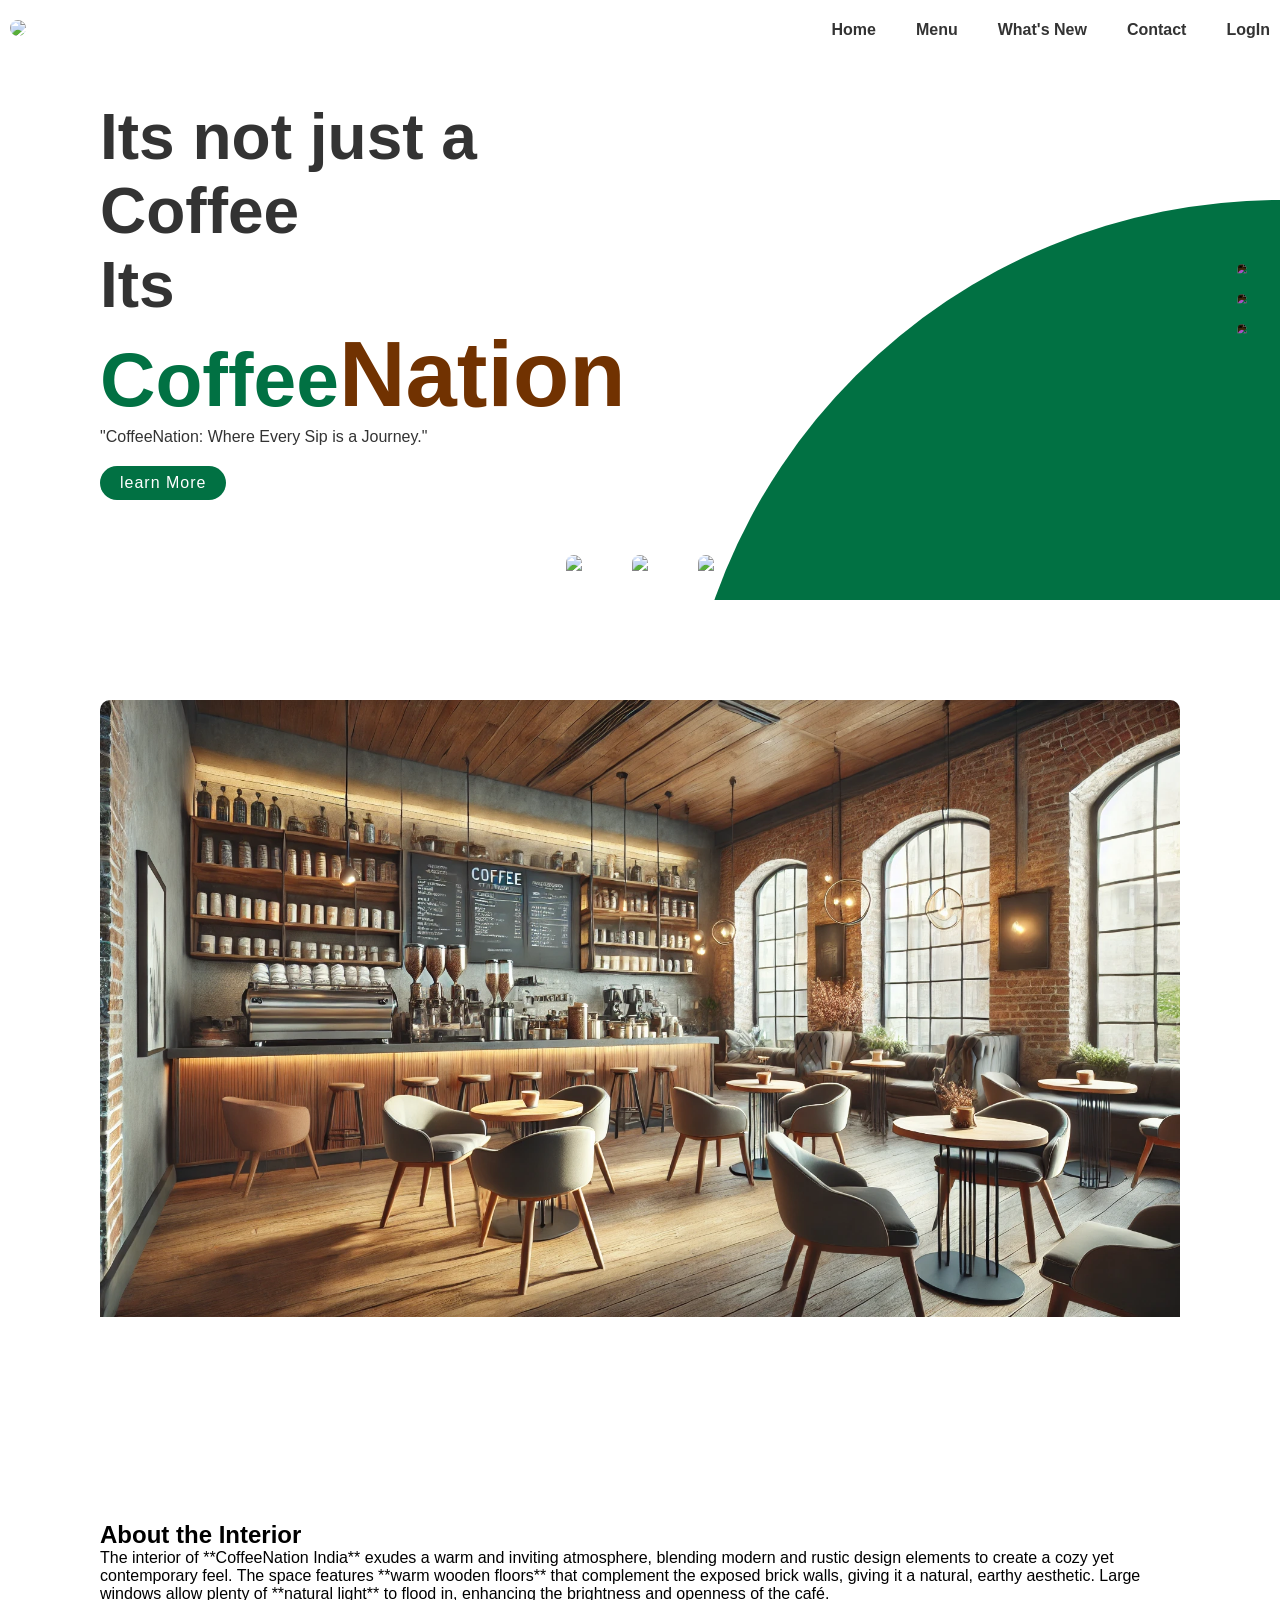
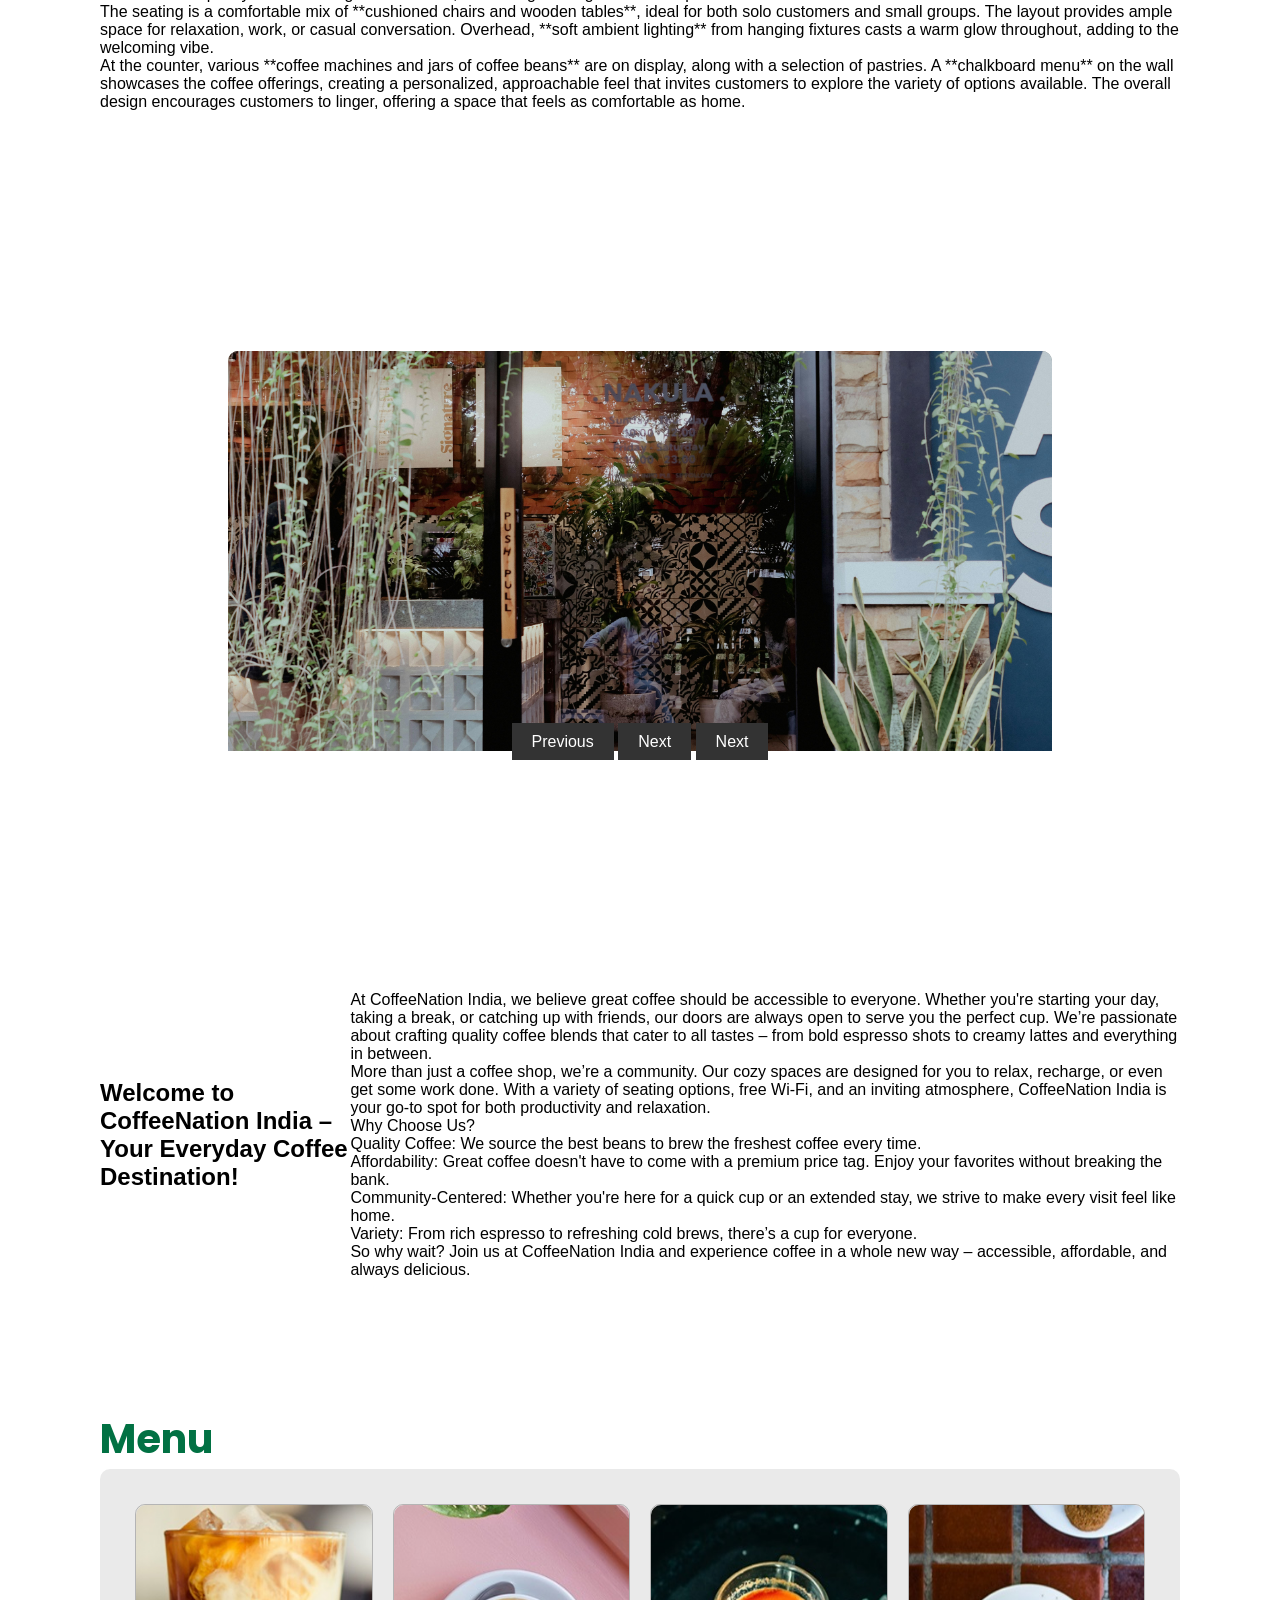
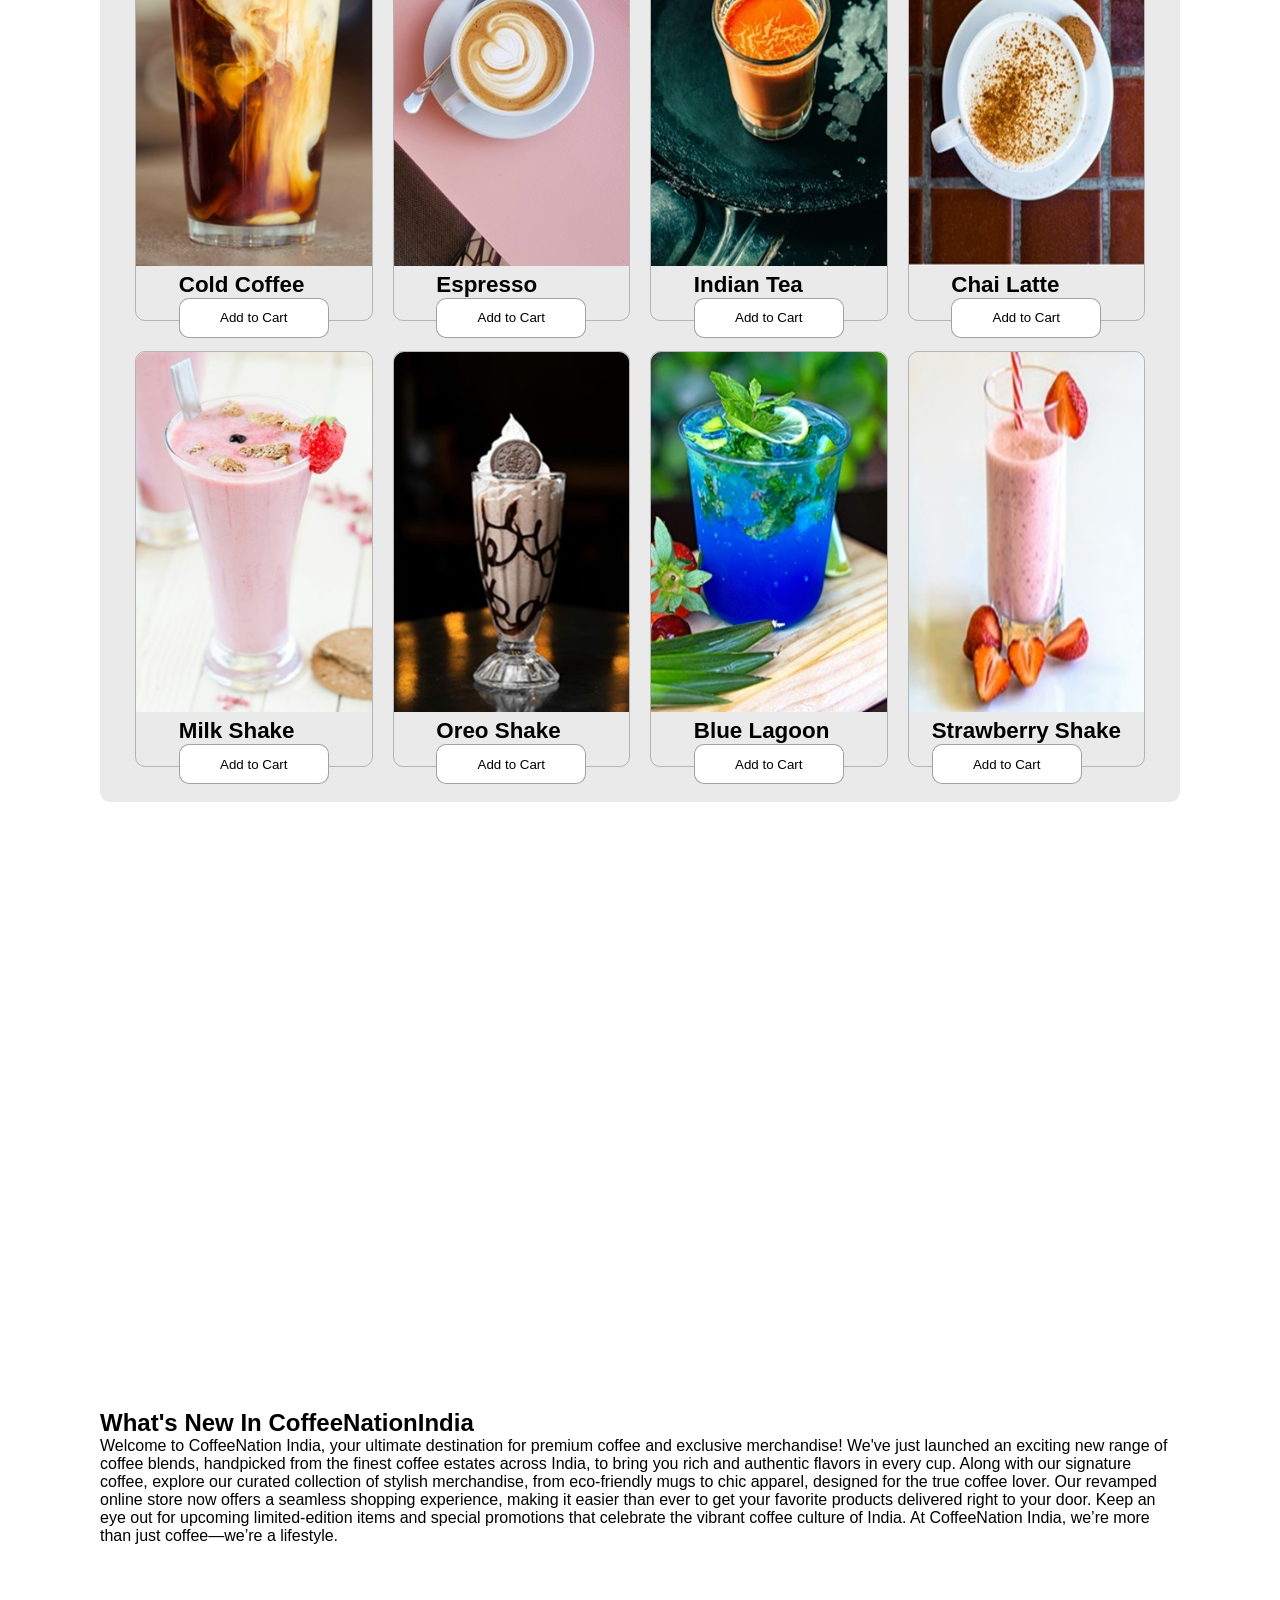
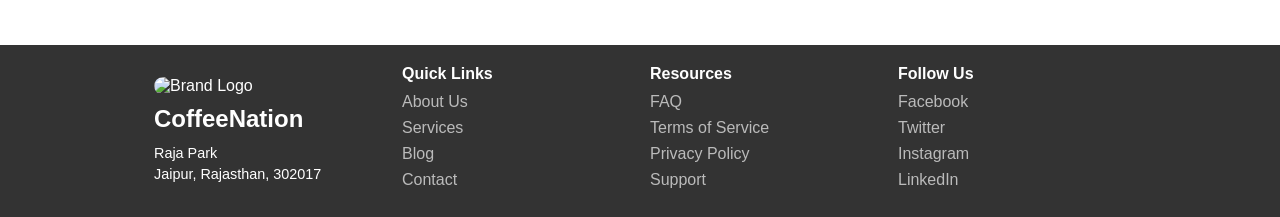
==== index.html @ c2240b5e "Initial commit: CoffeeNation web e-commerce platform with PHP authentication" ====
<!DOCTYPE html>
<html lang="en">
<head>
    <meta charset="UTF-8">
    <meta http-equiv="X-UA-Compatible" content="IE=edge">
    <meta name="viewport" content="width=device-width, initial-scale=1.0">
    <link rel="stylesheet" href="assests/css/style.css">
    <link rel="stylesheet" href="assests/css/style_menu.css">
    <link rel="stylesheet" href="assests/css/slideshow.css">
    <link rel="stylesheet" href="assests/css/section.css">
    
    <title>CoffeeNationIndia</title>
</head>
<body>
    <section>
        <div class="circle"></div>
        <header>
            <a href="#"><img src="https://pbs.twimg.com/profile_images/1456543407954751488/XUCYDukz_400x400.jpg" class="logo"></a>
            <ul>
                <li><a href="#slideshow">Home</a></li>
                <li><a href="#menu_section">Menu</a></li>
                <li><a href="#new">What's New</a></li>
                <li><a href="#footer_info">Contact</a></li>
                <li><a href="signuppage.html" target="_blank">LogIn</a></li>
            </ul>
        </header>
        <div class="container">
            <div class="text-box">
                <h2>Its not just a Coffee <br>Its  <span>Coffee<span class="brown">Nation</span></span></h2>
                <p>"CoffeeNation: Where Every Sip is a Journey."</p>
                <a href="learn_more.html" target="_blank">learn More</a>
            </div>
            <div class="img-box">
                <img src="https://raw.githubusercontent.com/farazc60/Project-Images/main/starbucks/img1.png" class="starbucks" alt="">
            </div>
        </div>
        <ul class="thumb">
            <li><img src="https://raw.githubusercontent.com/farazc60/Project-Images/main/starbucks/thumb1.png" onclick="imgSlider('https://raw.githubusercontent.com/farazc60/Project-Images/main/starbucks/img1.png');changeCircleColor('#017143')"></li>
            <li><img src="https://raw.githubusercontent.com/farazc60/Project-Images/main/starbucks/thumb2.png" onclick="imgSlider('https://raw.githubusercontent.com/farazc60/Project-Images/main/starbucks/img2.png');changeCircleColor('#0eb7495')"></li>
            <li><img src="https://raw.githubusercontent.com/farazc60/Project-Images/main/starbucks/thumb3.png" onclick="imgSlider('https://raw.githubusercontent.com/farazc60/Project-Images/main/starbucks/img3.png');changeCircleColor('#d752b1')"></li>
        </ul>
        <ul class="social">
            <li><a href="#"><img src="https://raw.githubusercontent.com/farazc60/Project-Images/main/starbucks/facebook.png"></a></li>
            <li><a href="https://www.instagram.com/coffeenationindia/?utm_source=ig_web_button_share_sheet" target="_blank"><img src="https://raw.githubusercontent.com/farazc60/Project-Images/main/starbucks/instagram.png"></a></li>
            <li><a href="#"><img src="https://raw.githubusercontent.com/farazc60/Project-Images/main/starbucks/twitter.png"></a></li>
        </ul>
    </section>
    
    <section class="readme">
        <div class="villian">
            <div class="molly">
                <img src="assests/images/DALL·E 2024-09-06 08.25.35 - A modern and cozy coffee shop interior featuring a blend of rustic and contemporary design elements. The space has warm wooden floors, exposed brick w.webp" alt="">
            </div>
        </div>
    </section>
    <section>
        <div>
            <h1>About the Interior</h1>
            <p>The interior of **CoffeeNation India** exudes a warm and inviting atmosphere, blending modern and rustic design elements to create a cozy yet contemporary feel. The space features **warm wooden floors** that complement the exposed brick walls, giving it a natural, earthy aesthetic. Large windows allow plenty of **natural light** to flood in, enhancing the brightness and openness of the café. <br>

                The seating is a comfortable mix of **cushioned chairs and wooden tables**, ideal for both solo customers and small groups. The layout provides ample space for relaxation, work, or casual conversation. Overhead, **soft ambient lighting** from hanging fixtures casts a warm glow throughout, adding to the welcoming vibe. <br>
                
                At the counter, various **coffee machines and jars of coffee beans** are on display, along with a selection of pastries. A **chalkboard menu** on the wall showcases the coffee offerings, creating a personalized, approachable feel that invites customers to explore the variety of options available. The overall design encourages customers to linger, offering a space that feels as comfortable as home. <br></p>
        </div>
    </section>


    <section id="slideshow">
        <div class="slides">
          <input type="radio" name="slide" id="slide-1" checked>
          <input type="radio" name="slide" id="slide-2">
          <input type="radio" name="slide" id="slide-3">
          <!-- Add more inputs here -->
          <img src="assests/images/shop 1.jpg" alt="Image 1" class="slide">
          <img src="assests/images/shop 2.jpg" alt="Image 2" class="slide">
          <img src="assests/images/shop 3.jpg" alt="Image 3" class="slide">
          
          <!-- Add more images here -->
          <div class="controls">
            <label for="slide-1" class="prev">Previous</label>
            <label for="slide-2" class="next">Next</label>
            <label for="slide-3" class="next">Next</label>
            <!-- Add more labels here -->
          </div>
        </div>
    </section>
      
    <section id="normal-section">
        <div class="container">
          <h2 class="section-heading">Welcome to CoffeeNation India – Your Everyday Coffee Destination!</h2>
          <p class="section-description">At CoffeeNation India, we believe great coffee should be accessible to everyone. Whether you're starting your day, taking a break, or catching up with friends, our doors are always open to serve you the perfect cup. We’re passionate about crafting quality coffee blends that cater to all tastes – from bold espresso shots to creamy lattes and everything in between. <br>

            More than just a coffee shop, we’re a community. Our cozy spaces are designed for you to relax, recharge, or even get some work done. With a variety of seating options, free Wi-Fi, and an inviting atmosphere, CoffeeNation India is your go-to spot for both productivity and relaxation. <br>
            
            Why Choose Us? <br>
            
            Quality Coffee: We source the best beans to brew the freshest coffee every time. <br>
            Affordability: Great coffee doesn't have to come with a premium price tag. Enjoy your favorites without breaking the bank. <br>
            Community-Centered: Whether you're here for a quick cup or an extended stay, we strive to make every visit feel like home. <br>
            Variety: From rich espresso to refreshing cold brews, there’s a cup for everyone. <br>
            So why wait? Join us at CoffeeNation India and experience coffee in a whole new way – accessible, affordable, and always delicious.
            
            </p>
        </div>
    </section>


    <section class="menu" id="menu_section">
        <span>Menu</span>
        <div class="menu-section">
        <div class="first big-box">
            <div class="box">
                <div class="img">
                    <img src="assests/images/select 1.jpg" alt="">
                </div>
                <div class="box-info">
                    <h4>Cold Coffee</h4>
                    <button>Add to Cart</button>
                </div>
            </div>
            <div class="box">
                <div class="img">
                    <img src="assests/images/select 2.jpg" alt="">
                </div>
                <div class="box-info">
                    <h4>Espresso</h4>
                    <button>Add to Cart</button>
                </div>
            </div>
            <div class="box">
                <div class="img">
                    <img src="assests/images/select 3.jpg" alt="">
                </div>
                <div class="box-info">
                    <h4>Indian Tea</h4>
                    <button>Add to Cart</button>
                </div>
            </div>
            <div class="box">
                <div class="img">
                    <img src="assests/images/select 4.jpg" alt="">
                </div>
                <div class="box-info">
                    <h4>Chai Latte</h4>
                    <button>Add to Cart</button>
                </div>
            </div>
        </div>
        <div class="second big-box">
            <div class="box">
                <div class="img">
                    <img src="assests/images/select 5.jpg" alt="">
                </div>
                <div class="box-info">
                    <h4>Milk Shake</h4>
                    <button>Add to Cart</button>
                </div>
            </div>
            <div class="box">
                <div class="img">
                    <img src="assests/images/select 6.jpg" alt="">
                </div>
                <div class="box-info">
                    <h4>Oreo Shake</h4>
                    <button>Add to Cart</button>
                </div>
            </div>
            <div class="box">
                <div class="img">
                    <img src="assests/images/select 7.jpg" alt="">
                </div>
                <div class="box-info">
                    <h4>Blue Lagoon</h4>
                    <button>Add to Cart</button>
                </div>
            </div>
            <div class="box">
                <div class="img">
                    <img src="assests/images/select 8.jpg" alt="">
                </div>
                <div class="box-info">
                    <h4>Strawberry Shake</h4>
                    <button>Add to Cart</button>
                </div>
            </div>
        </div>
        </div>
    </section>



    <section class="whatsnew" id="new">
        <div>
            <h2 class="brown">What's New In CoffeeNationIndia</h2>
            <p>Welcome to CoffeeNation India, your ultimate destination for premium coffee and exclusive merchandise! We've just launched an exciting new range of coffee blends, handpicked from the finest coffee estates across India, to bring you rich and authentic flavors in every cup. Along with our signature coffee, explore our curated collection of stylish merchandise, from eco-friendly mugs to chic apparel, designed for the true coffee lover. Our revamped online store now offers a seamless shopping experience, making it easier than ever to get your favorite products delivered right to your door. Keep an eye out for upcoming limited-edition items and special promotions that celebrate the vibrant coffee culture of India. At CoffeeNation India, we’re more than just coffee—we’re a lifestyle.</p>
        </div>
    </section>


















    <!-- Footer Section -->
    <!-- HTML Structure -->
<footer class="footer" id="footer_info">
  <div class="footer-container">
  <div class="footer-block">
      <img src="https://pbs.twimg.com/profile_images/1456543407954751488/XUCYDukz_400x400.jpg" alt="Brand Logo" class="footer-logo">
      <h3 class="brand-name">CoffeeNation</h3>
      <p class="address">Raja Park<br>Jaipur, Rajasthan, 302017</p>
  </div>
  <div class="footer-block">
      <h4>Quick Links</h4>
      <ul>
          <li><a href="developers.html">About Us</a></li>
          <li><a href="#">Services</a></li>
          <li><a href="#">Blog</a></li>
          <li><a href="#">Contact</a></li>
      </ul>
  </div>
  <div class="footer-block">
      <h4>Resources</h4>
      <ul>
          <li><a href="#">FAQ</a></li>
          <li><a href="#">Terms of Service</a></li>
          <li><a href="#">Privacy Policy</a></li>
          <li><a href="#">Support</a></li>
      </ul>
  </div>
  <div class="footer-block social-media">
      <h4>Follow Us</h4>
      <ul>
          <li><a href="#">Facebook</a></li>
          <li><a href="#">Twitter</a></li>
          <li><a href="https://www.instagram.com/coffeenationindia/?utm_source=ig_web_button_share_sheet">Instagram</a></li>
          <li><a href="#">LinkedIn</a></li>
      </ul>
  </div>
</div>
</footer>

	<script src="script.js"></script>
</body>
</html>
---- assests/css/style.css ----
@import url('https://fonts.googleapis.com/css2?family=Montserrat:wght@300;400;500;700&family=Nunito+Sans:ital,wght@0,400;0,700;0,800;1,300;1,700&family=Poppins:wght@400;500;600;700;800;900&display=swap');
html{
    scroll-behavior: smooth;
}

*{
    margin: 0;
    padding: 0;
    box-sizing: border-box;
    font-family: 'Poppins', sans-serif;
}
section{
    position: relative;
    width: 100%;
    min-width: 100vh;
    padding: 100px;
    display: flex;
    justify-content: space-between;
    align-items: center;
    background: #fff;
}
header{
    position: absolute;
    top: 0;
    left: 0;
    width: 100%;
    padding: 20px 10px;
    display: flex;
    justify-content: space-between;
    align-items: center;
}
header .logo{
    position: relative;
    max-width: 80px;
    border-radius: 10px;
}
header ul{
    position: relative;
    display: flex;
}
header ul li{
    list-style: none;
}
header ul li a{
    display: inline-block;
    color: #333;
    font-weight: 800;
    margin-left: 40px;
    text-decoration: none;
}
.container{
    position: relative;
    width: 100%;
    display: flex;
    justify-content: space-between;
    align-items: center;
}
.container .text-box{
    position: relative;
    max-width: 600px;
}
.container .text-box h2{
    color: #333;
    font-size: 4em;
    font-weight: 500px;
}
.container .text-box h2 span{
    color: #017143;
    font-size: 1.2em;
    font-weight: 900;
}
.container .text-box h2 span .brown {
    color: #713201;
    font-size: 1.2em;
    font-weight: 900;
}
.container .text-box p{
    color: #333;
}
.container .text-box a{
    display: inline-block;
    margin-top: 20px;
    padding: 8px 20px;
    background: #017143;
    color: #fff;
    border-radius: 40px;
    font-weight: 500;
    letter-spacing: 1px;
    text-decoration: none;
}
.container .img-box{
    width: 600px;
    display: flex;
    justify-content: flex-end;
    padding-right: 50px;
    margin-top: 50px;
}
.container .img-box img{
    max-width: 340px;
}
.thumb{
    position: absolute;
    left: 50%;
    bottom: 20px;
    transform: translateX(-50%);
    display: flex;
}
.thumb li{
    list-style: none;
    display: inline-block;
    margin: 0 20px;
    padding: 5px;
    cursor: pointer;
    transition: 0.5s;
}
.thumb li:hover{
    transform: translateY(-15px);
}
.thumb li img{
    max-width: 600px;
}
.social{
    position: absolute;
    top: 50%;
    right: 30px;
    transform: translateY(-50%);
    display: flex;
    justify-content: center;
    align-items: center;
    flex-direction: column;
}
.social li {
    list-style: none;
}
.social li a{
    display: inline-block;
    margin: 5px 0;
    transform: scale(0.6);
    filter: invert(1);
}
.circle{
    position: absolute;
    top: 0;
    left: 0;
    width: 100%;
    height: 100%;
    background: #017143;
    clip-path: circle(600px at right 800px);
}
.learn_more{
    height: auto;
    width: 100%;
}
.readme{
    width: 100%;
    height: auto;
}
.villian{
    width: 100%;
    height: 100%;
    display: flex;
    justify-content: center;

}
.molly{
    width: 100%;
    height: 100%;
    background-position: center;
  background-repeat: no-repeat;
  background-size: cover;


}
.container menu-container{
    
}



/* 
.menu-container{
    display: flex;
    margin: 40px 0;
    width: 100%;
}
.menu-section{
    display: flex;
    justify-content: space-between;
    align-items: center;
    flex-direction: column;
    background-color: ;
}

.menu-box{
    height: 400px;
    width: 200px;
    border-radius: 30px;
    background-color: rgb(186, 186, 186);
    justify-items: center;
    align-items: center;
    align-content: center;
}
.menu-box:hover {
    transform: translateY(-10px) ;
    transition: ease-in-out .5s;
} */
.item{
    margin-top: 200px;
    color: white;
    background-color: #017143;
    border-radius: 20px;
    height: 30px;
    width: 80%;
    justify-content: center;
    border: none;
    text-align: center;
    position: relative;
}

.footer-logo{
    border-radius: 10px;
}

























footer {
    background-color: #34C759; /* green background color */
    padding: 20px;
    display: flex;
    justify-content: space-between;
    align-items: center;
  }
  
.footer-container {
    width: 80%;
    margin: 0 auto;
    /* padding: 20px 0; */
    display: flex;
    justify-content: space-between;
    align-items: center;
  }
  
.footer-left {
    flex-basis: 30%;
  }
  
.footer-right {
    flex-basis: 70%;
    text-align: right;
  }
  
.footer-right ul {
    list-style: none;
    margin: 0;
    padding: 0;
  }
  
.footer-right li {
    display: inline-block;
    margin-right: 20px;
  }
  
.footer-right a {
    color: #fff; /* white text color */
    text-decoration: none;
  }
  
.footer-right a:hover {
    color: #ccc; /* light gray text color on hover */
  }
.footer {
    display: flex;
    justify-content: space-between;
    background-color: #333;
    color: white;
    padding: 20px;
}
.footer-block {
    width: 25%;
    flex: 1;
    margin: 0 10px;
}
.footer-logo {
    width: 100px;
    height: auto;
}
.brand-name {
    font-size: 1.5em;
    margin: 10px 0;
}
.address {
    font-size: 0.9em;
    line-height: 1.5;
}
.footer-block h4 {
    margin-bottom: 10px;
}
.footer-block ul {
    list-style-type: none;
    padding: 0;
}
.footer-block ul li {
    margin-bottom: 8px;
}
.footer-block ul li a {
    color: #bbb;
    text-decoration: none;
    transition: color 0.3s;
}
.footer-block ul li a:hover {
    color: white;
}
.social-media ul {
    display: flex;
    flex-direction: column;
    justify-content: flex-start;
}
.social-media ul li {
    margin-right: 15px;
}
---- assests/css/style_menu.css ----
*{
    margin: 0;
    padding: 0;
    font-family: Arial, Helvetica, sans-serif;
}

.menu{
    display: block;
    padding: 30px 100px;
    height: 170vh;
    margin: auto;
    background-color: white;
}

.menu span{
    color: #017143;
    font-weight: bold;
    font-size: 2.5rem;
    font-family: 'Poppins', sans-serif;;
    margin: 10px auto;
}

.menu-section{
    display: flex;
    flex-direction: column;
    justify-content: center;
    align-items: center;
    padding: 20px;
    background-color: rgba(0, 0, 0, 0.082);
    border-radius: 10px;
    /* border: 1px  solid #8080803f; */
}

.big-box{
    display: flex;
    justify-content: space-evenly;
    padding: 5px;
    /* border: 1px solid tomato; */
}

.box{
    display: flex;
    flex-direction: column;
    border: 1px solid rgba(88, 88, 88, 0.366);
    border-radius: 10px;
    /* padding: 5px; */
    margin: 10px;
}

.img{
    width: 100%;
}

img{
    width: 100%;
    border-radius: 10px 10px 0 0;
}

.box-info{
    height: 50px;
    margin: auto;
    /* border: 1px solid pink; */
    padding: 2px;
    font-size: 1.4rem;
}

.box-info button{
    width: 150px;
    height: 40px;
    border: 1px solid rgba(0, 0, 0, 0.366);
    border-radius: 10px;
    background-color: white;
    cursor: pointer;
}
---- assests/css/slideshow.css ----
#slideshow {
    position: relative;
    width: 80%;
    margin: 40px auto;
  }
  
  .slides {
    position: relative;
    width: 100%;
    height: 400px;
  }
  
  .slides img {
    position: absolute;
    top: 0;
    left: 0;
    width: 100%;
    height: 100%;
    object-fit: cover;
    transition: opacity 0.5s;
  }
  
  .slides input[type="radio"] {
    display: none;
  }
  
  .slides input[type="radio"]:checked + img {
    opacity: 1;
  }
  
  .slides input[type="radio"]:not(:checked) + img {
    opacity: 0;
  }
  
  .controls {
    position: absolute;
    bottom: 0;
    left: 0;
    width: 100%;
    text-align: center;
  }
  
  .prev, .next {
    background-color: #333;
    color: #fff;
    border: none;
    padding: 10px 20px;
    font-size: 16px;
    cursor: pointer;
  }
  
  .prev:hover, .next:hover {
    background-color: #555;
  }
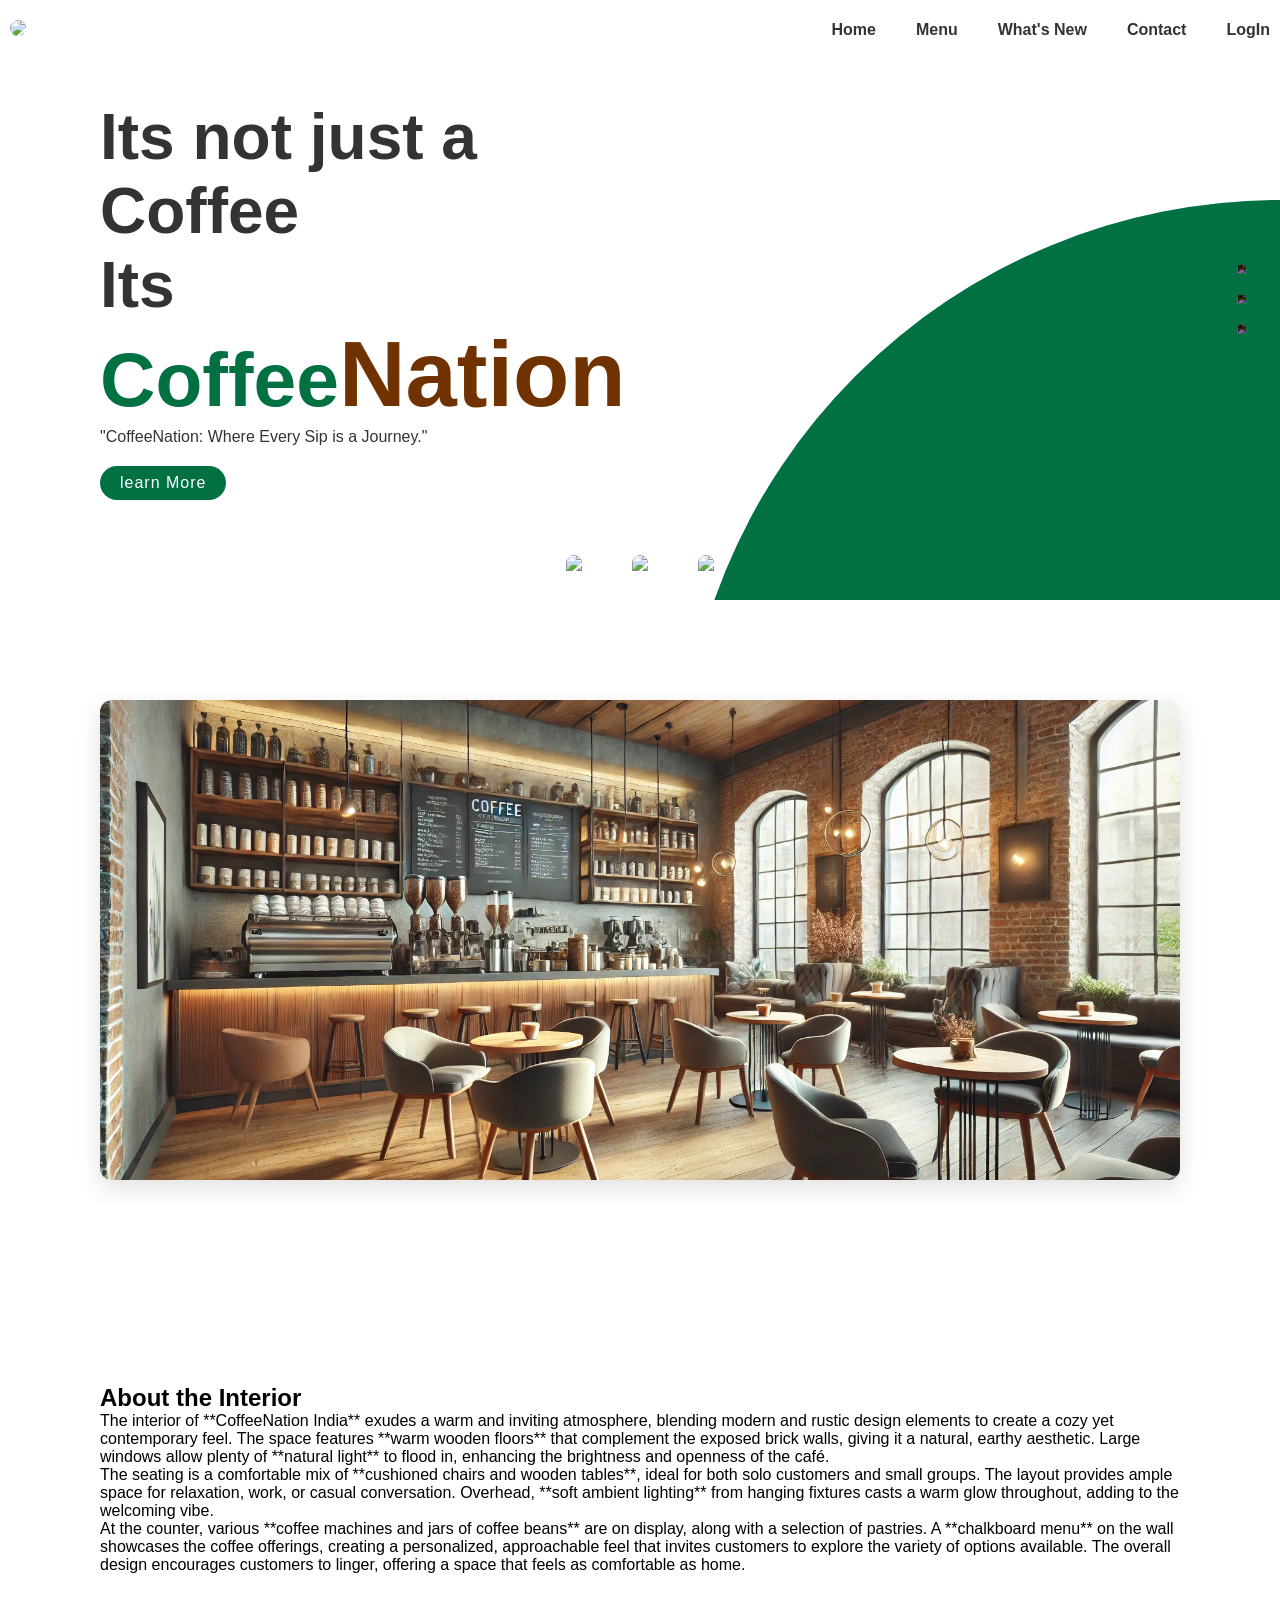
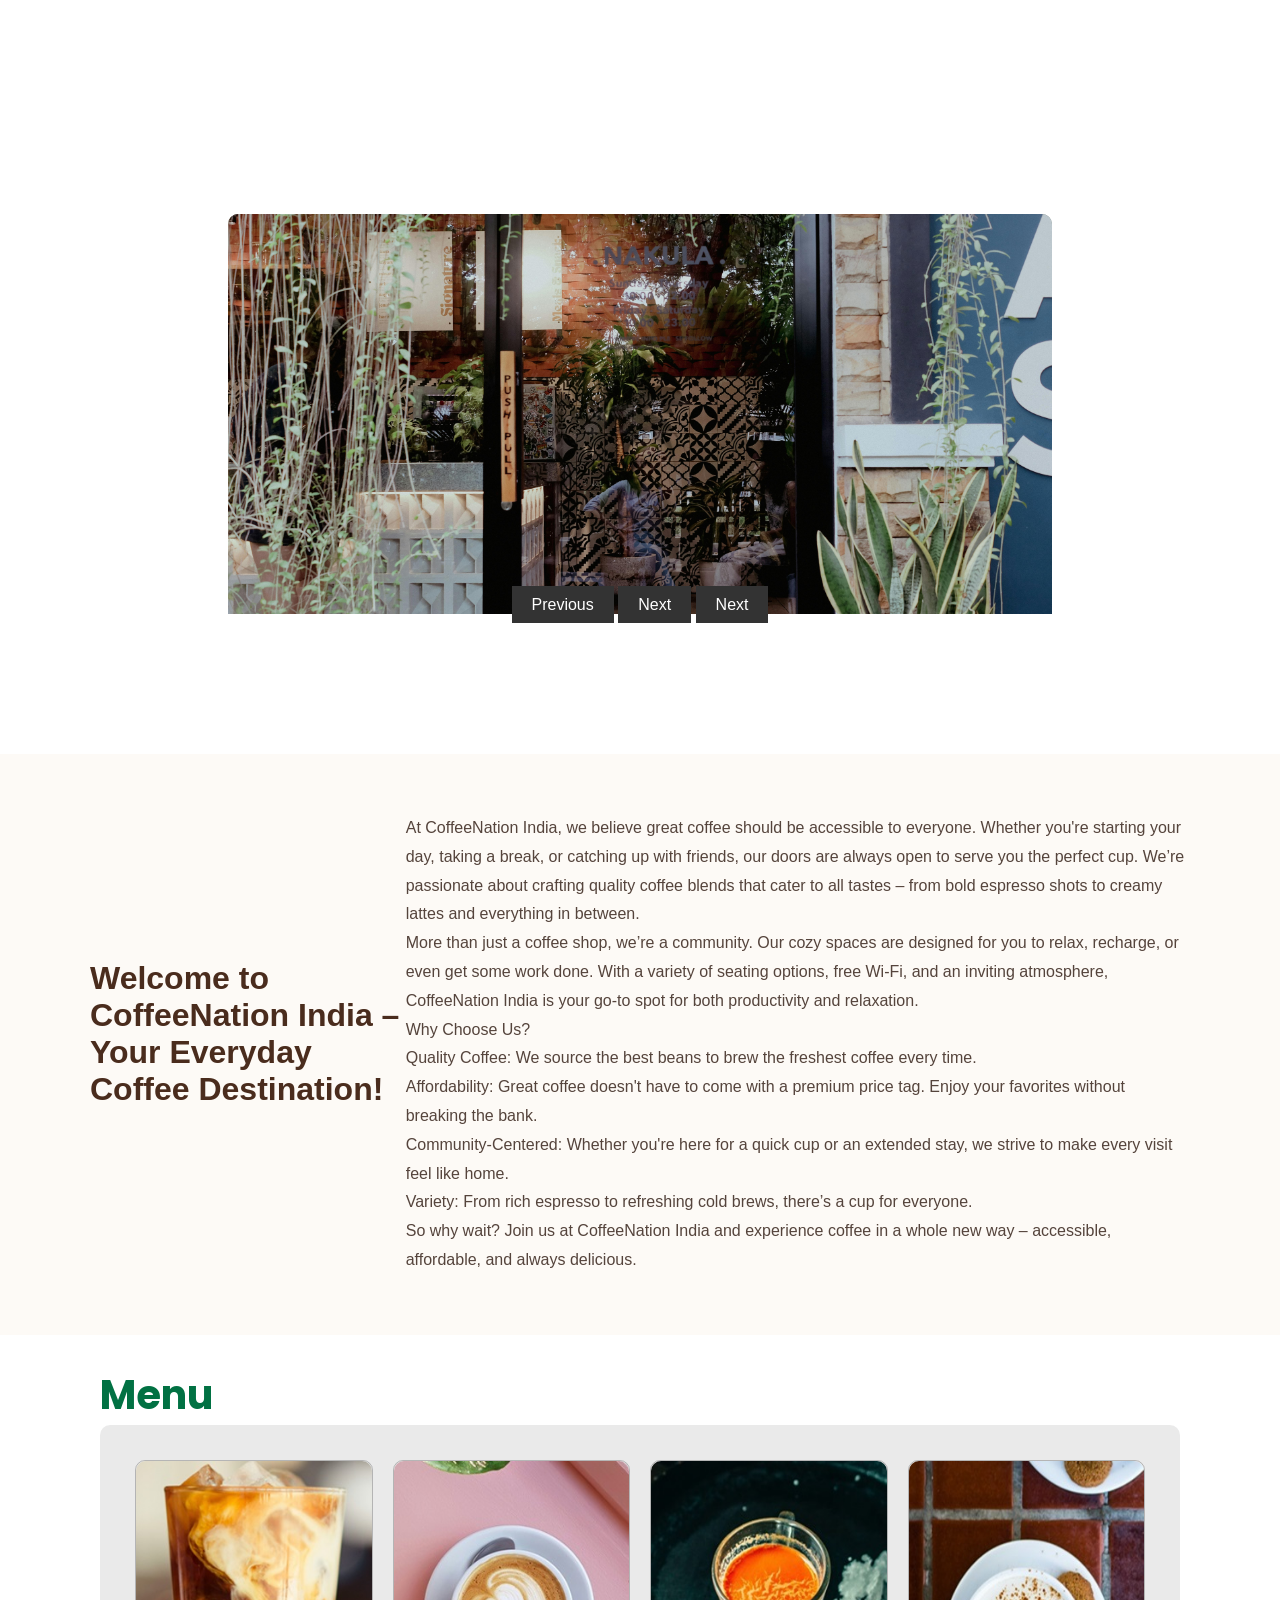
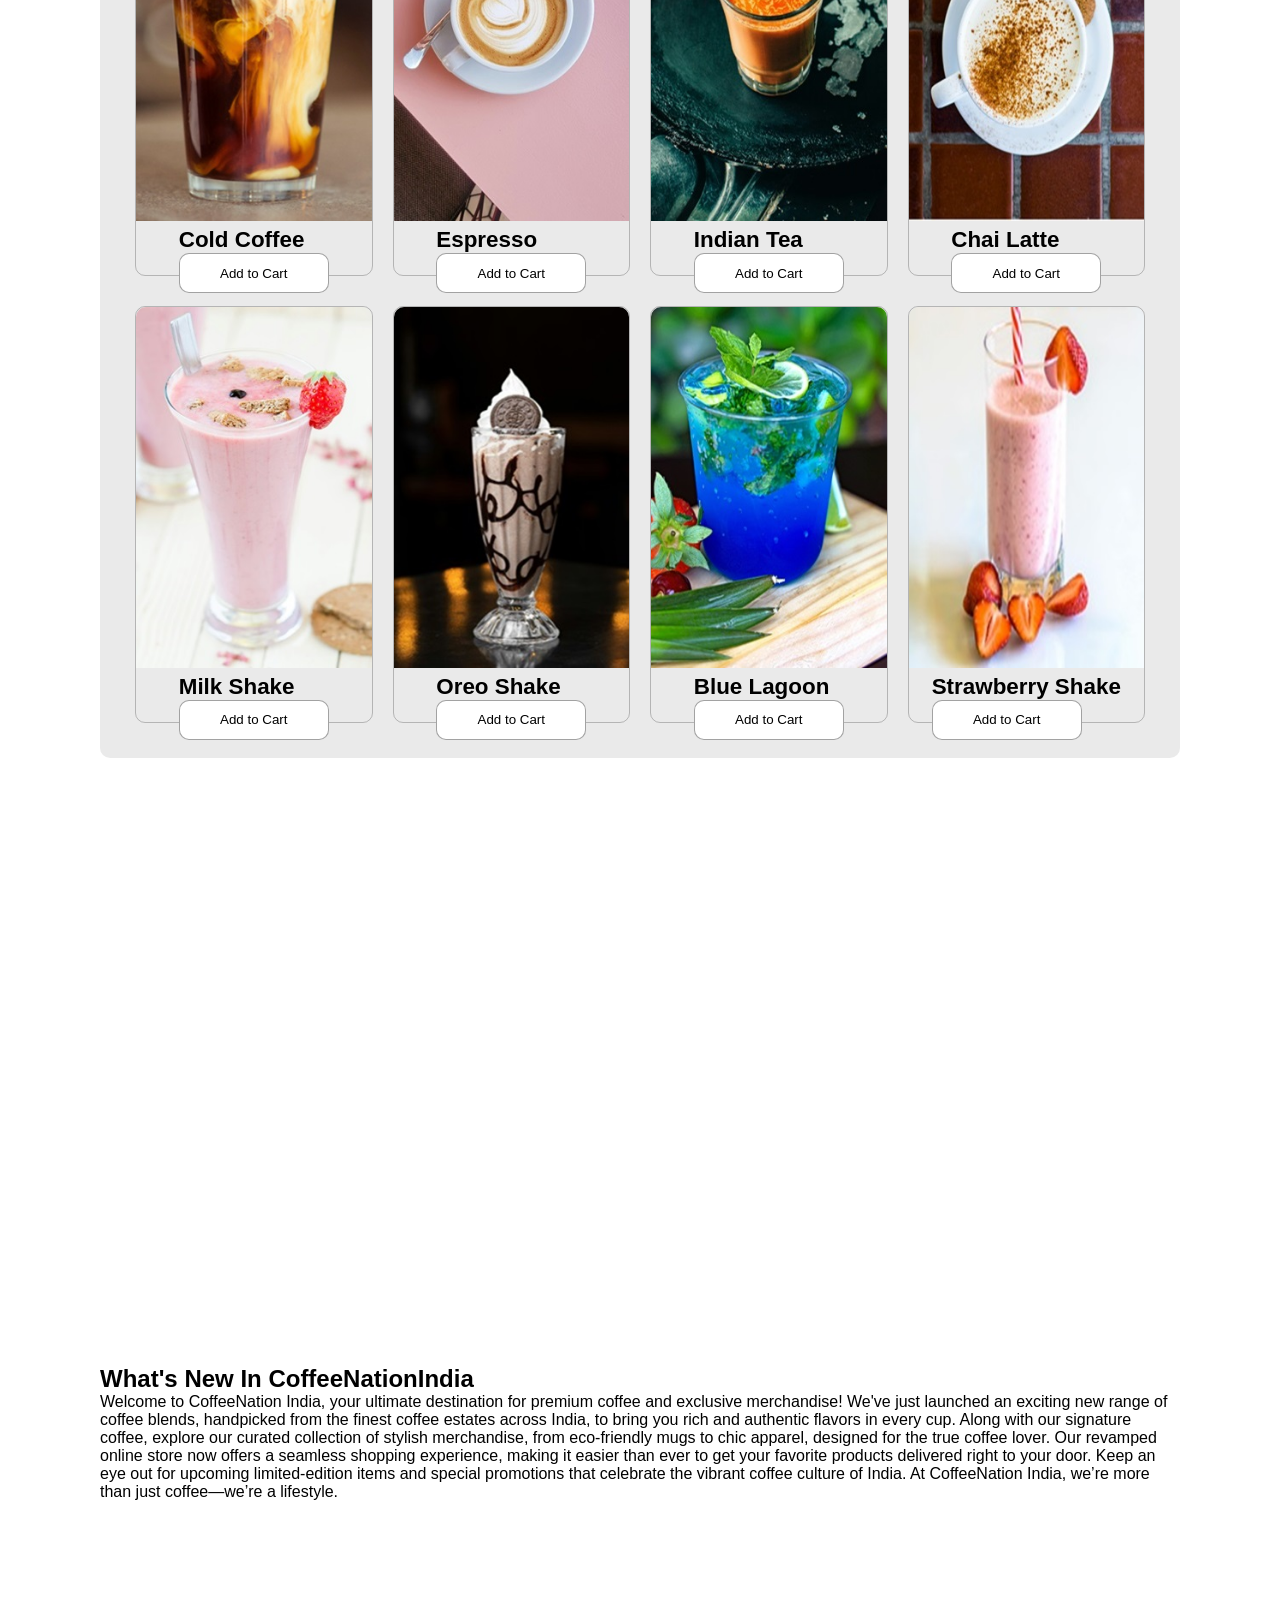
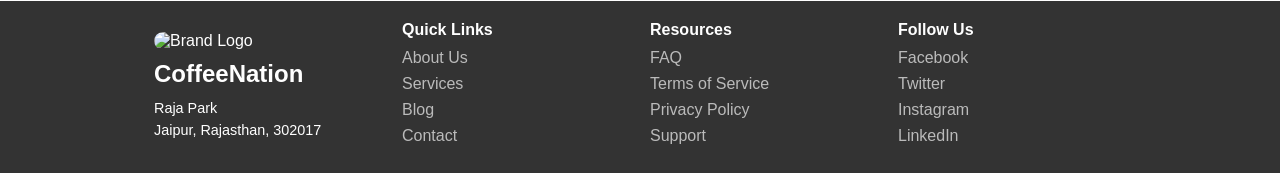
==== commit b68a1719: "Fix all asset paths, interactive image slider, cart system, and responsive pages" ====
--- a/index.html
+++ b/index.html
@@ -49,7 +49,7 @@
     <section class="readme">
         <div class="villian">
             <div class="molly">
-                <img src="assests/images/DALL·E 2024-09-06 08.25.35 - A modern and cozy coffee shop interior featuring a blend of rustic and contemporary design elements. The space has warm wooden floors, exposed brick w.webp" alt="">
+                <img src="assests/images/interior.webp" alt="">
             </div>
         </div>
     </section>
--- a/assests/css/section.css
+++ b/assests/css/section.css
@@ -0,0 +1,54 @@
+/* CoffeeNation Section Styles */
+#normal-section {
+    padding: 60px 40px;
+    background: #fdfaf6;
+    color: #33241b;
+}
+
+#normal-section .container {
+    max-width: 1100px;
+    margin: 0 auto;
+}
+
+.section-heading {
+    font-size: 32px;
+    font-weight: 700;
+    color: #4a2c1d;
+    margin-bottom: 20px;
+}
+
+.section-description {
+    font-size: 16px;
+    line-height: 1.8;
+    color: #55443c;
+}
+
+.readme .villian .molly img {
+    width: 100%;
+    max-height: 480px;
+    object-fit: cover;
+    border-radius: 12px;
+    box-shadow: 0 8px 24px rgba(0,0,0,0.12);
+}
+
+/* Toast alert notification */
+.coffee-toast {
+    position: fixed;
+    bottom: 24px;
+    right: 24px;
+    background: #017143;
+    color: white;
+    padding: 14px 24px;
+    border-radius: 8px;
+    font-size: 15px;
+    font-weight: 600;
+    box-shadow: 0 6px 20px rgba(0,0,0,0.25);
+    z-index: 10000;
+    display: none;
+    animation: fadeIn 0.3s ease;
+}
+
+@keyframes fadeIn {
+    from { opacity: 0; transform: translateY(15px); }
+    to { opacity: 1; transform: translateY(0); }
+}
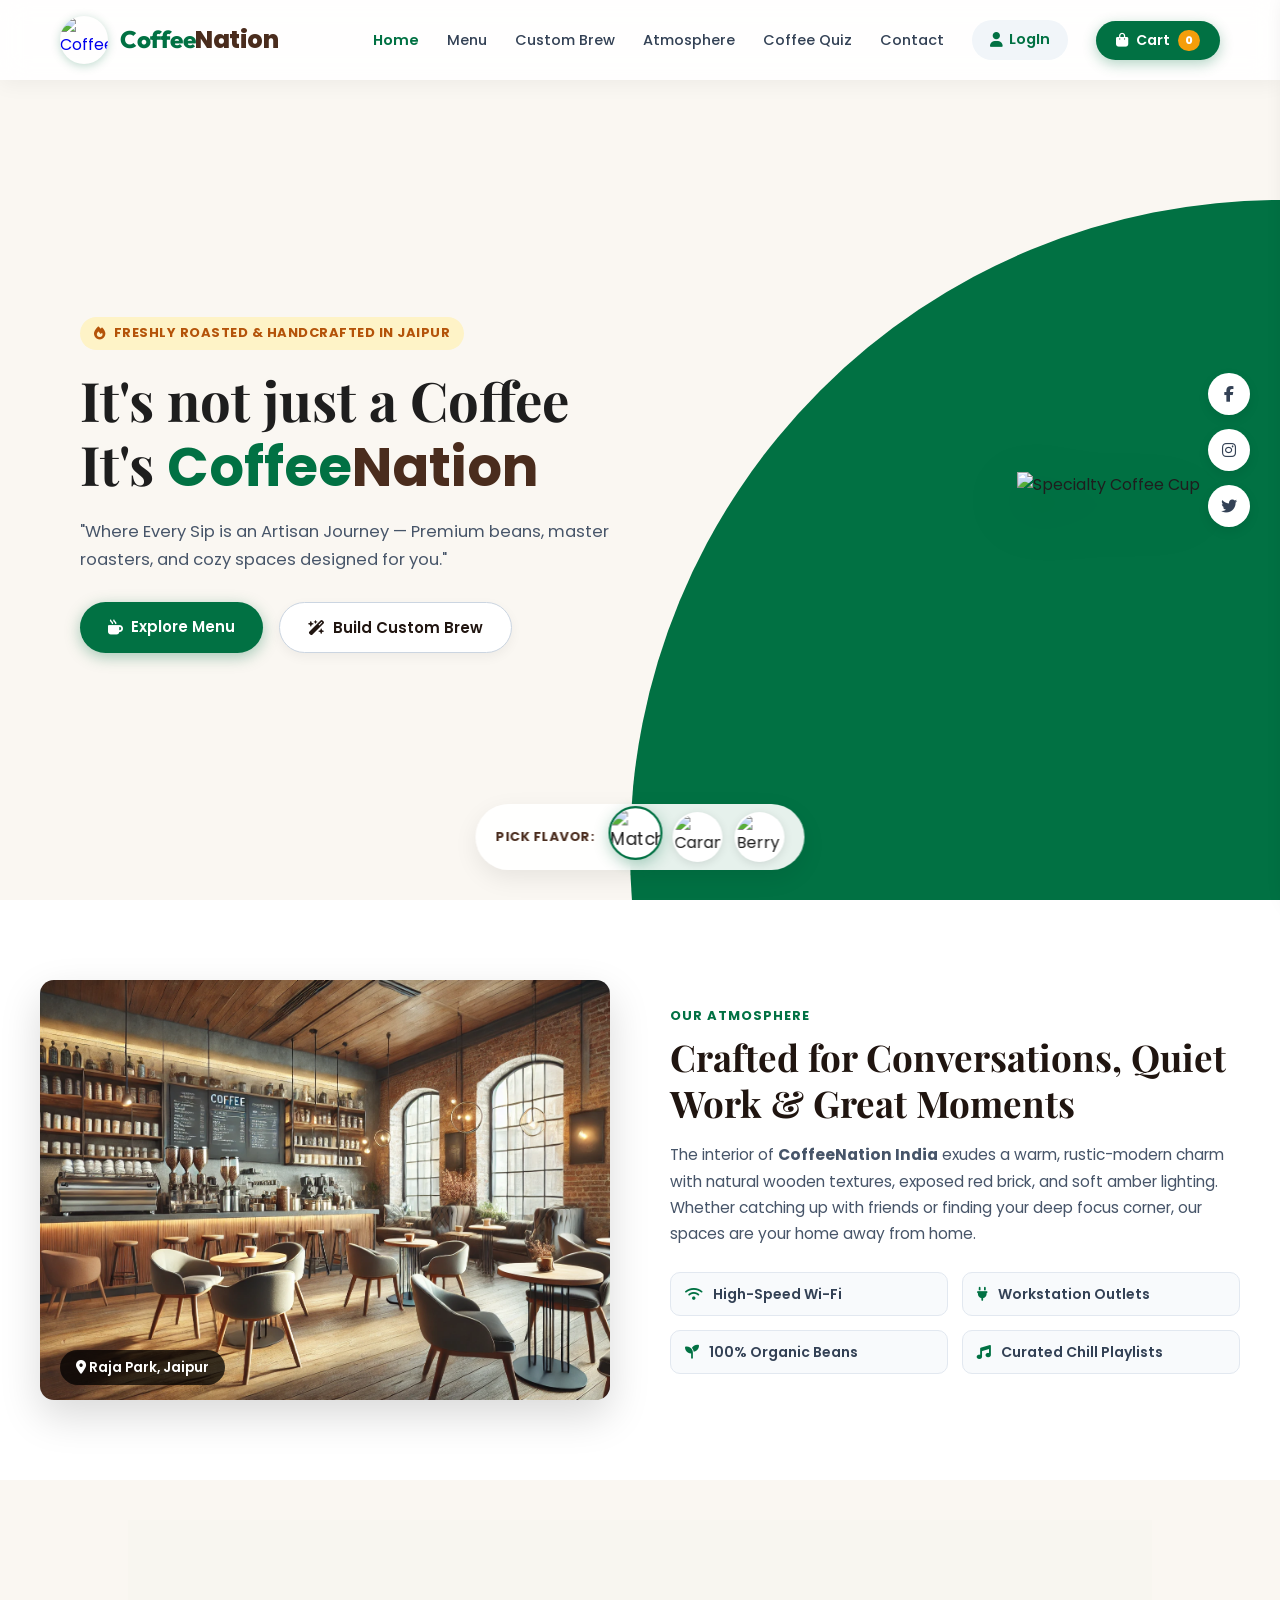
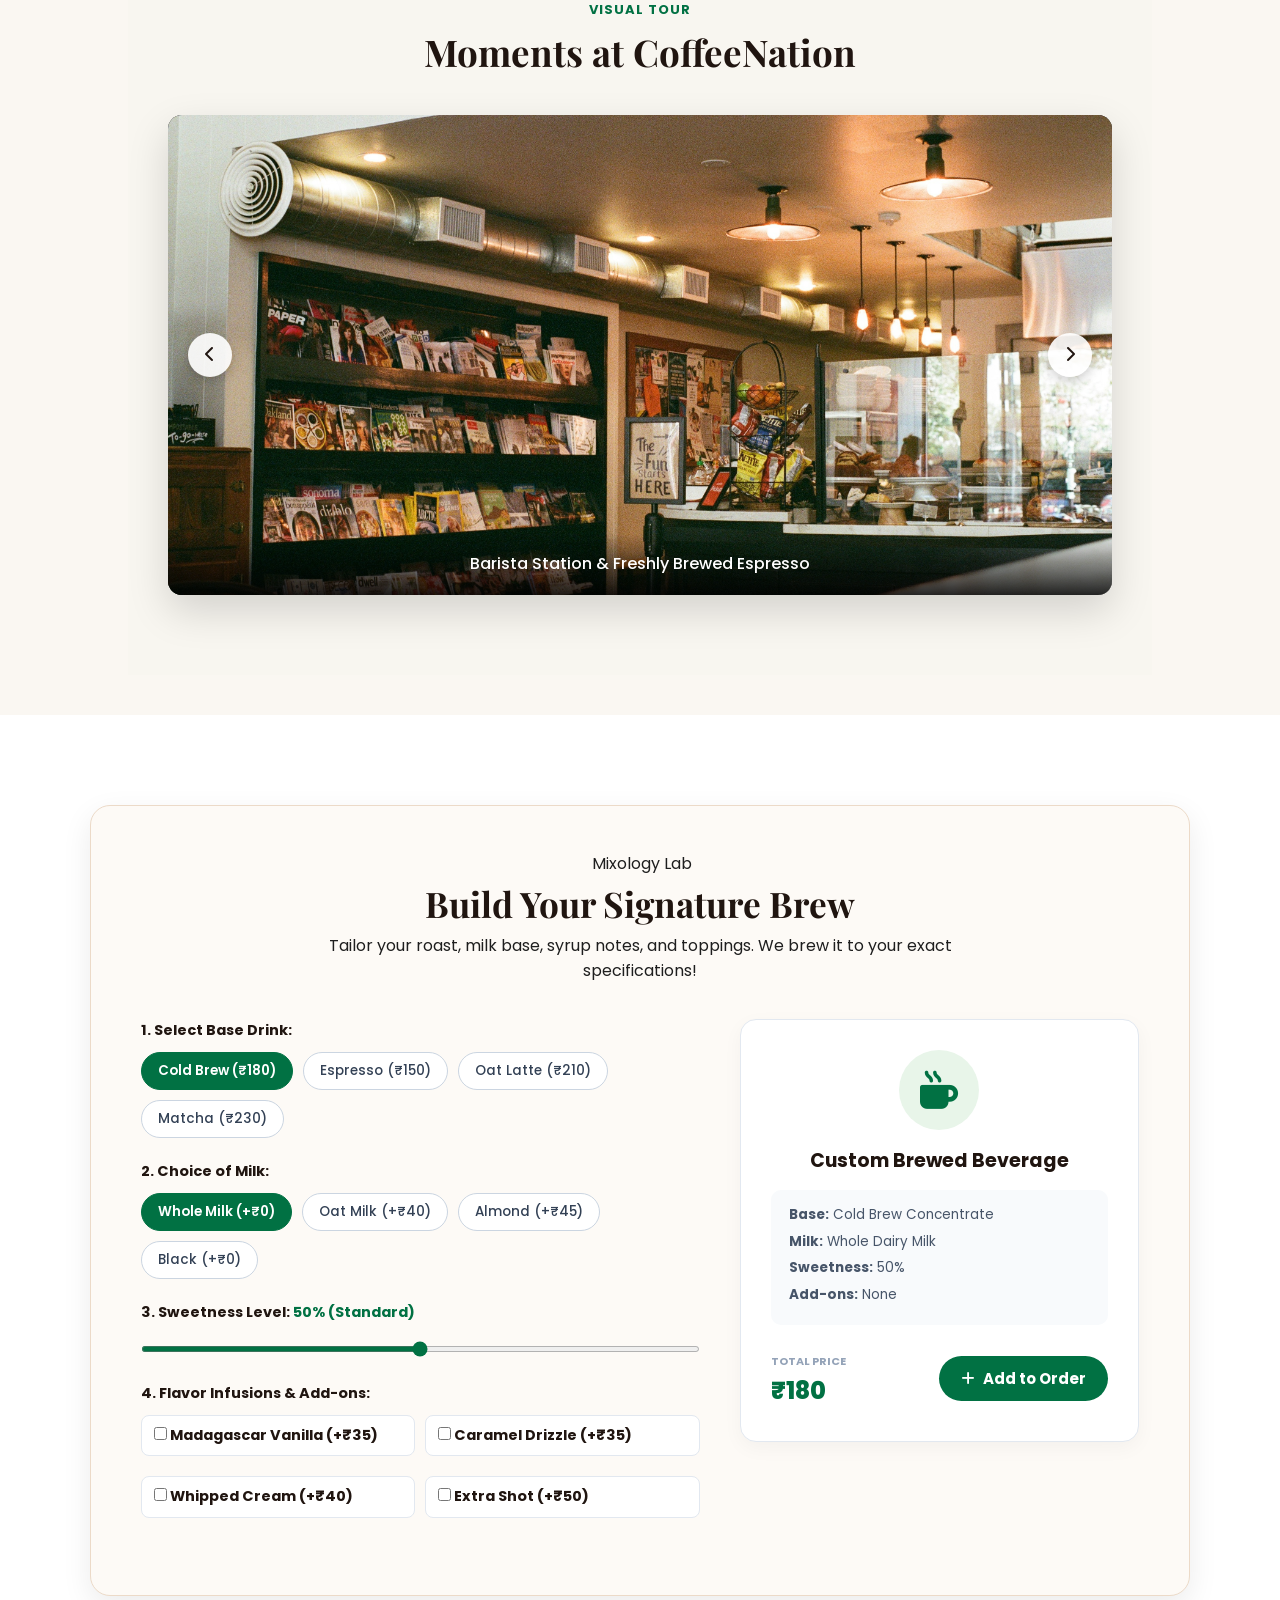
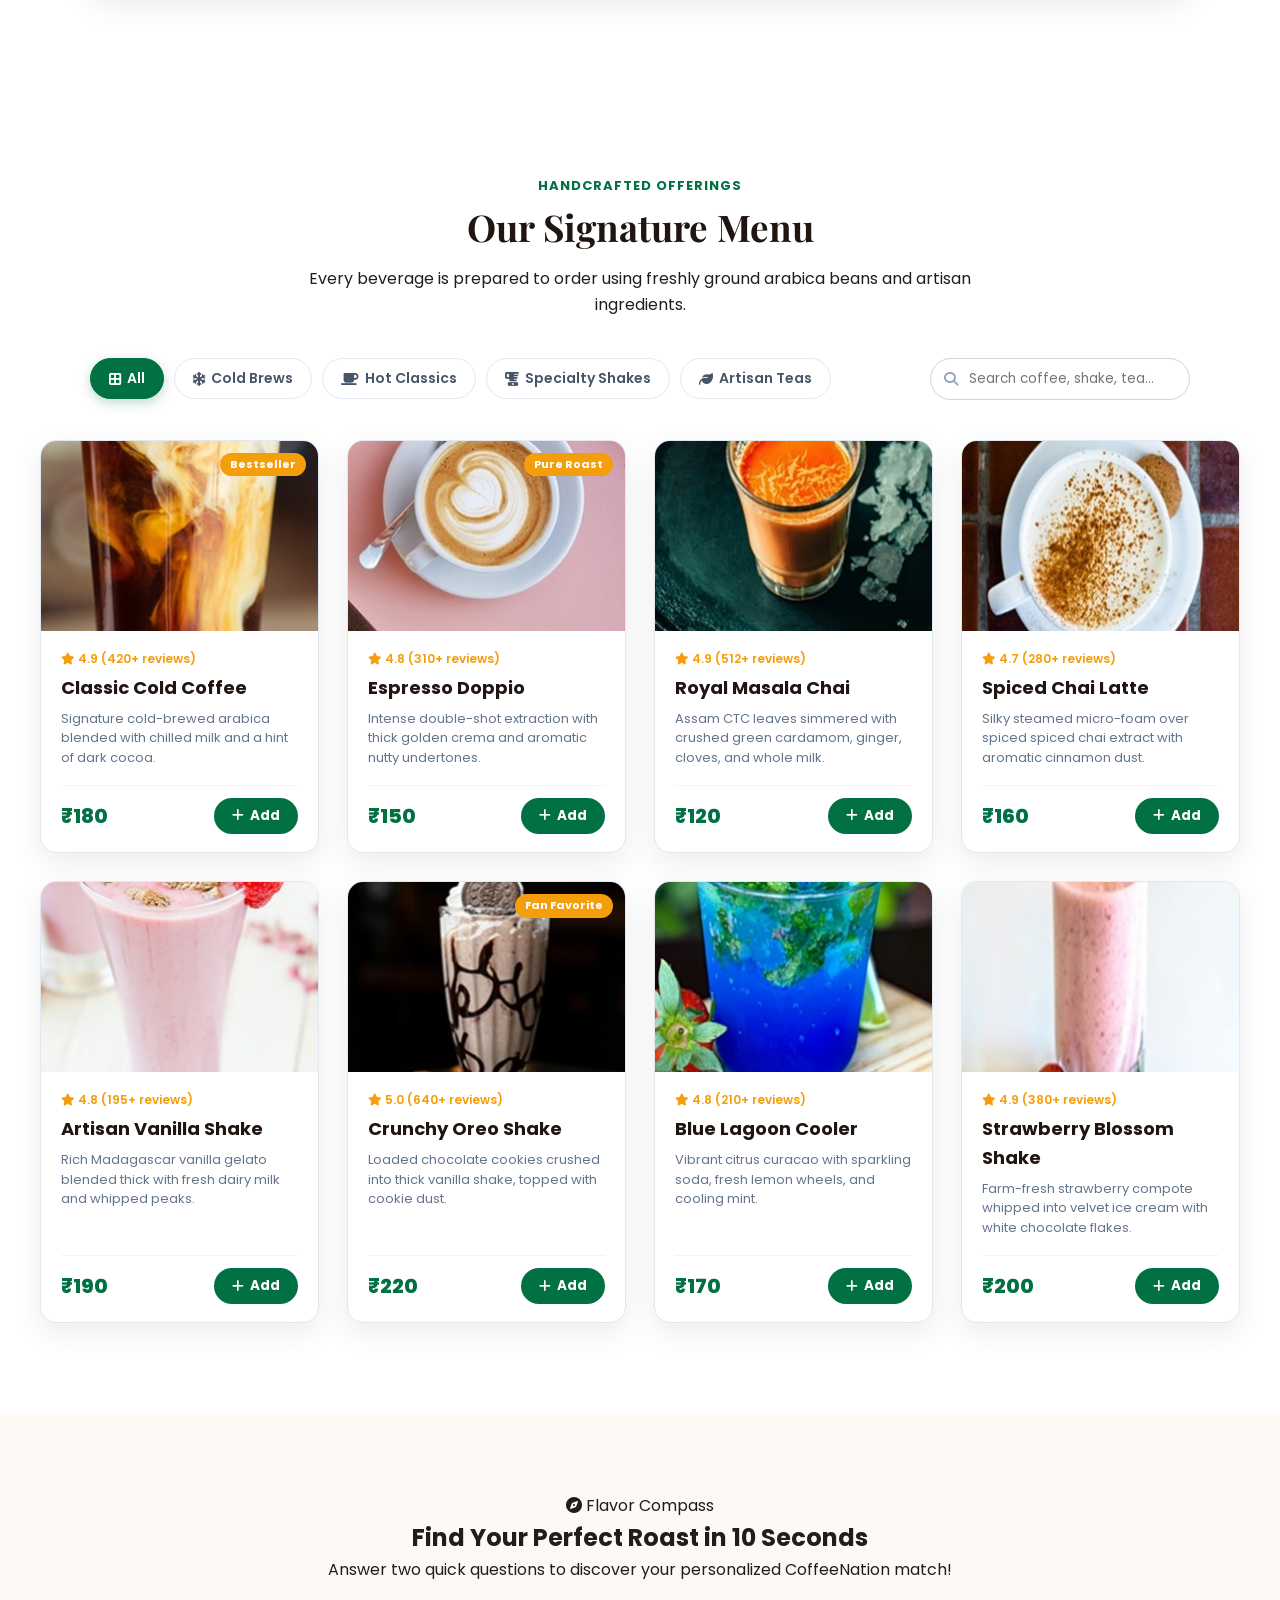
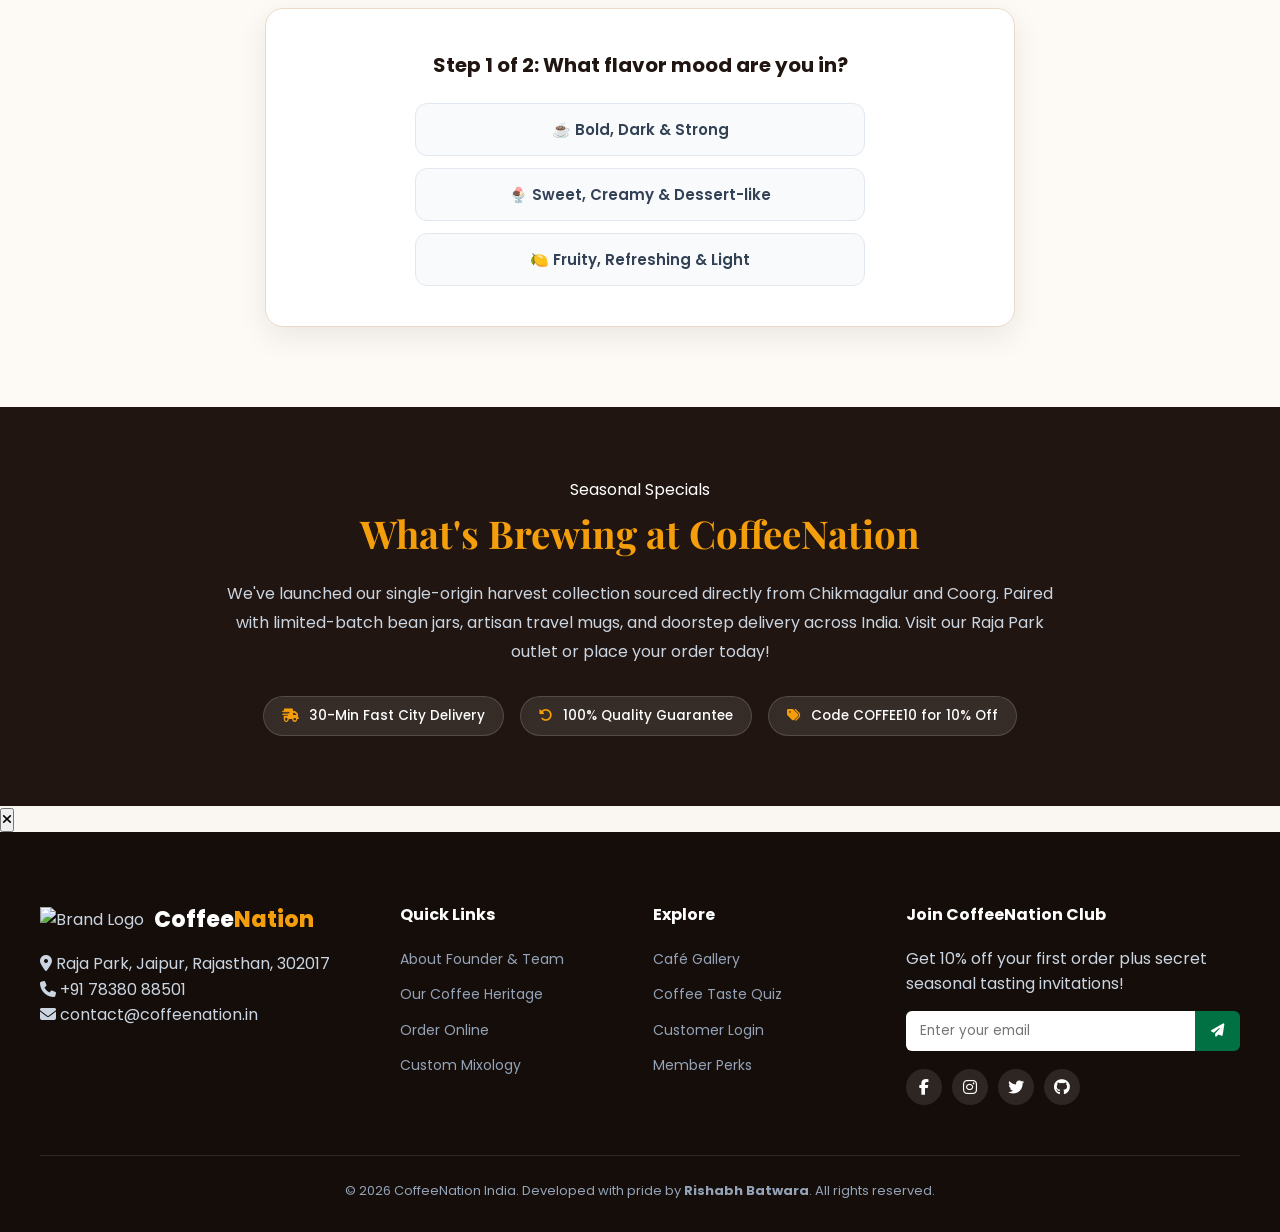
==== commit 8ad6ceed: "Elevate UI: luxury coffee aesthetic, mixology customizer, interactive cart drawer, and flavor quiz" ====
--- a/index.html
+++ b/index.html
@@ -4,254 +4,532 @@
     <meta charset="UTF-8">
     <meta http-equiv="X-UA-Compatible" content="IE=edge">
     <meta name="viewport" content="width=device-width, initial-scale=1.0">
+    <title>CoffeeNation India — Artisan Coffee, Handcrafted Brews & Lifestyle</title>
+    
+    <!-- Google Fonts -->
+    <link rel="preconnect" href="https://fonts.googleapis.com">
+    <link rel="preconnect" href="https://fonts.gstatic.com" crossorigin>
+    <link href="https://fonts.googleapis.com/css2?family=Outfit:wght@400;500;600;700;800&family=Playfair+Display:ital,wght@0,600;0,700;1,600&family=Poppins:wght@300;400;500;600;700&display=swap" rel="stylesheet">
+    
+    <!-- Stylesheets -->
     <link rel="stylesheet" href="assests/css/style.css">
     <link rel="stylesheet" href="assests/css/style_menu.css">
     <link rel="stylesheet" href="assests/css/slideshow.css">
     <link rel="stylesheet" href="assests/css/section.css">
-    
-    <title>CoffeeNationIndia</title>
+    <link rel="stylesheet" href="https://cdnjs.cloudflare.com/ajax/libs/font-awesome/6.4.0/css/all.min.css">
 </head>
 <body>
-    <section>
+
+    <!-- Header Navigation -->
+    <header class="navbar">
+        <a href="#" class="brand-link">
+            <img src="https://pbs.twimg.com/profile_images/1456543407954751488/XUCYDukz_400x400.jpg" class="logo" alt="CoffeeNation Logo">
+            <span class="brand-text">Coffee<span>Nation</span></span>
+        </a>
+        <nav class="nav-links">
+            <ul>
+                <li><a href="#home" class="active">Home</a></li>
+                <li><a href="#menu_section">Menu</a></li>
+                <li><a href="#customizer">Custom Brew</a></li>
+                <li><a href="#slideshow">Atmosphere</a></li>
+                <li><a href="#quiz-section">Coffee Quiz</a></li>
+                <li><a href="#footer_info">Contact</a></li>
+                <li><a href="signuppage.html" class="nav-auth-btn" id="nav-auth-link"><i class="fa-solid fa-user"></i> <span>LogIn</span></a></li>
+                <li>
+                    <button class="cart-nav-btn" onclick="openCartDrawer()">
+                        <i class="fa-solid fa-bag-shopping"></i>
+                        <span>Cart</span>
+                        <span class="cart-badge" id="cart-counter">0</span>
+                    </button>
+                </li>
+            </ul>
+        </nav>
+    </header>
+
+    <!-- Hero Section -->
+    <section class="hero-section" id="home">
         <div class="circle"></div>
-        <header>
-            <a href="#"><img src="https://pbs.twimg.com/profile_images/1456543407954751488/XUCYDukz_400x400.jpg" class="logo"></a>
-            <ul>
-                <li><a href="#slideshow">Home</a></li>
-                <li><a href="#menu_section">Menu</a></li>
-                <li><a href="#new">What's New</a></li>
-                <li><a href="#footer_info">Contact</a></li>
-                <li><a href="signuppage.html" target="_blank">LogIn</a></li>
+        <div class="container hero-container">
+            <div class="text-box">
+                <span class="hero-tagline"><i class="fa-solid fa-fire"></i> Freshly Roasted & Handcrafted in Jaipur</span>
+                <h2>It's not just a Coffee <br>It's <span class="brand-highlight">Coffee<span class="brown">Nation</span></span></h2>
+                <p>"Where Every Sip is an Artisan Journey — Premium beans, master roasters, and cozy spaces designed for you."</p>
+                <div class="hero-buttons">
+                    <a href="#menu_section" class="btn btn-hero-primary"><i class="fa-solid fa-mug-hot"></i> Explore Menu</a>
+                    <button onclick="openCustomizerModal()" class="btn btn-hero-secondary"><i class="fa-solid fa-wand-magic-sparkles"></i> Build Custom Brew</button>
+                </div>
+            </div>
+            <div class="img-box">
+                <div class="floating-coffee-wrapper">
+                    <img src="https://raw.githubusercontent.com/farazc60/Project-Images/main/starbucks/img1.png" class="starbucks" alt="Specialty Coffee Cup" id="heroCup">
+                    <div class="coffee-glow"></div>
+                </div>
+            </div>
+        </div>
+        
+        <!-- Flavor / Color Palette Switcher -->
+        <div class="flavor-selector">
+            <span class="flavor-label">Pick Flavor:</span>
+            <ul class="thumb">
+                <li class="active-thumb" onclick="imgSlider('https://raw.githubusercontent.com/farazc60/Project-Images/main/starbucks/img1.png');changeCircleColor('#017143', this)" title="Iced Matcha Fusion">
+                    <img src="https://raw.githubusercontent.com/farazc60/Project-Images/main/starbucks/thumb1.png" alt="Matcha Blend">
+                </li>
+                <li onclick="imgSlider('https://raw.githubusercontent.com/farazc60/Project-Images/main/starbucks/img2.png');changeCircleColor('#0284c7', this)" title="Caramel Macchiato Frost">
+                    <img src="https://raw.githubusercontent.com/farazc60/Project-Images/main/starbucks/thumb2.png" alt="Caramel Blend">
+                </li>
+                <li onclick="imgSlider('https://raw.githubusercontent.com/farazc60/Project-Images/main/starbucks/img3.png');changeCircleColor('#d946ef', this)" title="Wild Berry Iced Frappe">
+                    <img src="https://raw.githubusercontent.com/farazc60/Project-Images/main/starbucks/thumb3.png" alt="Berry Frappe">
+                </li>
             </ul>
-        </header>
-        <div class="container">
-            <div class="text-box">
-                <h2>Its not just a Coffee <br>Its  <span>Coffee<span class="brown">Nation</span></span></h2>
-                <p>"CoffeeNation: Where Every Sip is a Journey."</p>
-                <a href="learn_more.html" target="_blank">learn More</a>
-            </div>
-            <div class="img-box">
-                <img src="https://raw.githubusercontent.com/farazc60/Project-Images/main/starbucks/img1.png" class="starbucks" alt="">
-            </div>
-        </div>
-        <ul class="thumb">
-            <li><img src="https://raw.githubusercontent.com/farazc60/Project-Images/main/starbucks/thumb1.png" onclick="imgSlider('https://raw.githubusercontent.com/farazc60/Project-Images/main/starbucks/img1.png');changeCircleColor('#017143')"></li>
-            <li><img src="https://raw.githubusercontent.com/farazc60/Project-Images/main/starbucks/thumb2.png" onclick="imgSlider('https://raw.githubusercontent.com/farazc60/Project-Images/main/starbucks/img2.png');changeCircleColor('#0eb7495')"></li>
-            <li><img src="https://raw.githubusercontent.com/farazc60/Project-Images/main/starbucks/thumb3.png" onclick="imgSlider('https://raw.githubusercontent.com/farazc60/Project-Images/main/starbucks/img3.png');changeCircleColor('#d752b1')"></li>
+        </div>
+
+        <ul class="social">
+            <li><a href="#" aria-label="Facebook"><i class="fa-brands fa-facebook-f"></i></a></li>
+            <li><a href="https://www.instagram.com/coffeenationindia/" target="_blank" aria-label="Instagram"><i class="fa-brands fa-instagram"></i></a></li>
+            <li><a href="#" aria-label="Twitter"><i class="fa-brands fa-twitter"></i></a></li>
         </ul>
-        <ul class="social">
-            <li><a href="#"><img src="https://raw.githubusercontent.com/farazc60/Project-Images/main/starbucks/facebook.png"></a></li>
-            <li><a href="https://www.instagram.com/coffeenationindia/?utm_source=ig_web_button_share_sheet" target="_blank"><img src="https://raw.githubusercontent.com/farazc60/Project-Images/main/starbucks/instagram.png"></a></li>
-            <li><a href="#"><img src="https://raw.githubusercontent.com/farazc60/Project-Images/main/starbucks/twitter.png"></a></li>
-        </ul>
     </section>
     
-    <section class="readme">
-        <div class="villian">
-            <div class="molly">
-                <img src="assests/images/interior.webp" alt="">
-            </div>
-        </div>
-    </section>
-    <section>
-        <div>
-            <h1>About the Interior</h1>
-            <p>The interior of **CoffeeNation India** exudes a warm and inviting atmosphere, blending modern and rustic design elements to create a cozy yet contemporary feel. The space features **warm wooden floors** that complement the exposed brick walls, giving it a natural, earthy aesthetic. Large windows allow plenty of **natural light** to flood in, enhancing the brightness and openness of the café. <br>
-
-                The seating is a comfortable mix of **cushioned chairs and wooden tables**, ideal for both solo customers and small groups. The layout provides ample space for relaxation, work, or casual conversation. Overhead, **soft ambient lighting** from hanging fixtures casts a warm glow throughout, adding to the welcoming vibe. <br>
-                
-                At the counter, various **coffee machines and jars of coffee beans** are on display, along with a selection of pastries. A **chalkboard menu** on the wall showcases the coffee offerings, creating a personalized, approachable feel that invites customers to explore the variety of options available. The overall design encourages customers to linger, offering a space that feels as comfortable as home. <br></p>
-        </div>
-    </section>
-
-
-    <section id="slideshow">
-        <div class="slides">
-          <input type="radio" name="slide" id="slide-1" checked>
-          <input type="radio" name="slide" id="slide-2">
-          <input type="radio" name="slide" id="slide-3">
-          <!-- Add more inputs here -->
-          <img src="assests/images/shop 1.jpg" alt="Image 1" class="slide">
-          <img src="assests/images/shop 2.jpg" alt="Image 2" class="slide">
-          <img src="assests/images/shop 3.jpg" alt="Image 3" class="slide">
-          
-          <!-- Add more images here -->
-          <div class="controls">
-            <label for="slide-1" class="prev">Previous</label>
-            <label for="slide-2" class="next">Next</label>
-            <label for="slide-3" class="next">Next</label>
-            <!-- Add more labels here -->
-          </div>
-        </div>
-    </section>
-      
-    <section id="normal-section">
-        <div class="container">
-          <h2 class="section-heading">Welcome to CoffeeNation India – Your Everyday Coffee Destination!</h2>
-          <p class="section-description">At CoffeeNation India, we believe great coffee should be accessible to everyone. Whether you're starting your day, taking a break, or catching up with friends, our doors are always open to serve you the perfect cup. We’re passionate about crafting quality coffee blends that cater to all tastes – from bold espresso shots to creamy lattes and everything in between. <br>
-
-            More than just a coffee shop, we’re a community. Our cozy spaces are designed for you to relax, recharge, or even get some work done. With a variety of seating options, free Wi-Fi, and an inviting atmosphere, CoffeeNation India is your go-to spot for both productivity and relaxation. <br>
+    <!-- Interior & Vibe Showcase -->
+    <section class="interior-showcase">
+        <div class="interior-container">
+            <div class="interior-image-card">
+                <img src="assests/images/interior.webp" alt="CoffeeNation Interior">
+                <div class="interior-overlay">
+                    <span class="interior-badge"><i class="fa-solid fa-location-dot"></i> Raja Park, Jaipur</span>
+                </div>
+            </div>
+            <div class="interior-info">
+                <span class="sub-title">Our Atmosphere</span>
+                <h2>Crafted for Conversations, Quiet Work &amp; Great Moments</h2>
+                <p>The interior of <strong>CoffeeNation India</strong> exudes a warm, rustic-modern charm with natural wooden textures, exposed red brick, and soft amber lighting. Whether catching up with friends or finding your deep focus corner, our spaces are your home away from home.</p>
+                <div class="perks-grid">
+                    <div class="perk-item"><i class="fa-solid fa-wifi"></i> High-Speed Wi-Fi</div>
+                    <div class="perk-item"><i class="fa-solid fa-plug"></i> Workstation Outlets</div>
+                    <div class="perk-item"><i class="fa-solid fa-seedling"></i> 100% Organic Beans</div>
+                    <div class="perk-item"><i class="fa-solid fa-music"></i> Curated Chill Playlists</div>
+                </div>
+            </div>
+        </div>
+    </section>
+
+    <!-- Atmosphere Slideshow -->
+    <section id="slideshow" class="atmosphere-slider-section">
+        <div class="section-title-wrap">
+            <span class="sub-title">Visual Tour</span>
+            <h2>Moments at CoffeeNation</h2>
+        </div>
+        <div class="slideshow-wrapper">
+            <div class="slide-card active-slide">
+                <img src="assests/images/shop 1.jpg" alt="Café Counter">
+                <div class="slide-caption">Barista Station &amp; Freshly Brewed Espresso</div>
+            </div>
+            <div class="slide-card">
+                <img src="assests/images/shop 2.jpg" alt="Cozy Seating">
+                <div class="slide-caption">Quiet Corners &amp; Communal Wooden Tables</div>
+            </div>
+            <div class="slide-card">
+                <img src="assests/images/shop 3.jpg" alt="Evening Vibe">
+                <div class="slide-caption">Evening Ambience &amp; Artisan Pastries</div>
+            </div>
+            <div class="slider-nav">
+                <button class="slider-btn prev-btn" onclick="prevSlide()"><i class="fa-solid fa-chevron-left"></i></button>
+                <div class="slider-dots" id="sliderDots"></div>
+                <button class="slider-btn next-btn" onclick="nextSlide()"><i class="fa-solid fa-chevron-right"></i></button>
+            </div>
+        </div>
+    </section>
+
+    <!-- Interactive Interactive Beverage Customizer Section -->
+    <section class="customizer-section" id="customizer">
+        <div class="customizer-card">
+            <div class="customizer-header">
+                <span class="sub-title"><i class="fa-solid fa-sparkles"></i> Mixology Lab</span>
+                <h2>Build Your Signature Brew</h2>
+                <p>Tailor your roast, milk base, syrup notes, and toppings. We brew it to your exact specifications!</p>
+            </div>
+            <div class="customizer-grid">
+                <!-- Customizer Controls -->
+                <div class="customizer-controls">
+                    <div class="control-group">
+                        <label>1. Select Base Drink:</label>
+                        <div class="option-pills" id="baseOptions">
+                            <button class="pill active" data-type="base" data-name="Cold Brew Concentrate" data-price="180">Cold Brew (₹180)</button>
+                            <button class="pill" data-type="base" data-name="Espresso Double Shot" data-price="150">Espresso (₹150)</button>
+                            <button class="pill" data-type="base" data-name="Velvet Oat Latte" data-price="210">Oat Latte (₹210)</button>
+                            <button class="pill" data-type="base" data-name="Iced Matcha Latte" data-price="230">Matcha (₹230)</button>
+                        </div>
+                    </div>
+
+                    <div class="control-group">
+                        <label>2. Choice of Milk:</label>
+                        <div class="option-pills" id="milkOptions">
+                            <button class="pill active" data-type="milk" data-name="Whole Dairy Milk" data-price="0">Whole Milk (+₹0)</button>
+                            <button class="pill" data-type="milk" data-name="Creamy Oat Milk" data-price="40">Oat Milk (+₹40)</button>
+                            <button class="pill" data-type="milk" data-name="Almond Milk" data-price="45">Almond (+₹45)</button>
+                            <button class="pill" data-type="milk" data-name="No Milk (Black)" data-price="0">Black (+₹0)</button>
+                        </div>
+                    </div>
+
+                    <div class="control-group">
+                        <label>3. Sweetness Level: <span id="sweetnessLabel" style="color:#017143;font-weight:700;">50% (Standard)</span></label>
+                        <input type="range" min="0" max="100" step="25" value="50" class="sweetness-slider" id="sweetnessSlider" oninput="updateSweetness(this.value)">
+                    </div>
+
+                    <div class="control-group">
+                        <label>4. Flavor Infusions &amp; Add-ons:</label>
+                        <div class="addon-checks">
+                            <label class="check-container">
+                                <input type="checkbox" data-name="Madagascar Vanilla" data-price="35" onchange="calcCustomPrice()">
+                                <span class="checkmark"></span> Madagascar Vanilla (+₹35)
+                            </label>
+                            <label class="check-container">
+                                <input type="checkbox" data-name="Salted Caramel Drizzle" data-price="35" onchange="calcCustomPrice()">
+                                <span class="checkmark"></span> Caramel Drizzle (+₹35)
+                            </label>
+                            <label class="check-container">
+                                <input type="checkbox" data-name="Whipped Cloud Cream" data-price="40" onchange="calcCustomPrice()">
+                                <span class="checkmark"></span> Whipped Cream (+₹40)
+                            </label>
+                            <label class="check-container">
+                                <input type="checkbox" data-name="Extra Espresso Shot" data-price="50" onchange="calcCustomPrice()">
+                                <span class="checkmark"></span> Extra Shot (+₹50)
+                            </label>
+                        </div>
+                    </div>
+                </div>
+
+                <!-- Customizer Preview Box -->
+                <div class="customizer-preview">
+                    <div class="preview-cup-art">
+                        <i class="fa-solid fa-mug-hot preview-cup-icon"></i>
+                    </div>
+                    <h3 id="previewTitle">Custom Brewed Beverage</h3>
+                    <ul class="preview-specs" id="previewSpecs">
+                        <li><strong>Base:</strong> Cold Brew Concentrate</li>
+                        <li><strong>Milk:</strong> Whole Dairy Milk</li>
+                        <li><strong>Sweetness:</strong> 50%</li>
+                        <li><strong>Add-ons:</strong> None</li>
+                    </ul>
+                    <div class="price-action-row">
+                        <div class="price-display">
+                            <span>Total Price</span>
+                            <h4 id="customPrice">₹180</h4>
+                        </div>
+                        <button class="btn btn-add-custom" onclick="addCustomBrewToCart()"><i class="fa-solid fa-plus"></i> Add to Order</button>
+                    </div>
+                </div>
+            </div>
+        </div>
+    </section>
+
+    <!-- Upgraded Menu Section with Real-Time Search & Category Filters -->
+    <section class="menu-section-wrapper" id="menu_section">
+        <div class="section-title-wrap">
+            <span class="sub-title">Handcrafted Offerings</span>
+            <h2>Our Signature Menu</h2>
+            <p>Every beverage is prepared to order using freshly ground arabica beans and artisan ingredients.</p>
+        </div>
+
+        <!-- Filter & Search Controls -->
+        <div class="menu-filters-bar">
+            <div class="category-tabs">
+                <button class="tab-btn active" onclick="filterMenu('all', this)"><i class="fa-solid fa-border-all"></i> All</button>
+                <button class="tab-btn" onclick="filterMenu('cold', this)"><i class="fa-solid fa-snowflake"></i> Cold Brews</button>
+                <button class="tab-btn" onclick="filterMenu('hot', this)"><i class="fa-solid fa-mug-saucer"></i> Hot Classics</button>
+                <button class="tab-btn" onclick="filterMenu('shakes', this)"><i class="fa-solid fa-blender"></i> Specialty Shakes</button>
+                <button class="tab-btn" onclick="filterMenu('tea', this)"><i class="fa-solid fa-leaf"></i> Artisan Teas</button>
+            </div>
+            <div class="search-box">
+                <i class="fa-solid fa-magnifying-glass"></i>
+                <input type="text" id="menuSearch" placeholder="Search coffee, shake, tea..." oninput="searchMenu(this.value)">
+            </div>
+        </div>
+
+        <!-- Dynamic Menu Grid -->
+        <div class="menu-grid" id="menuGrid">
             
-            Why Choose Us? <br>
-            
-            Quality Coffee: We source the best beans to brew the freshest coffee every time. <br>
-            Affordability: Great coffee doesn't have to come with a premium price tag. Enjoy your favorites without breaking the bank. <br>
-            Community-Centered: Whether you're here for a quick cup or an extended stay, we strive to make every visit feel like home. <br>
-            Variety: From rich espresso to refreshing cold brews, there’s a cup for everyone. <br>
-            So why wait? Join us at CoffeeNation India and experience coffee in a whole new way – accessible, affordable, and always delicious.
-            
-            </p>
-        </div>
-    </section>
-
-
-    <section class="menu" id="menu_section">
-        <span>Menu</span>
-        <div class="menu-section">
-        <div class="first big-box">
-            <div class="box">
-                <div class="img">
-                    <img src="assests/images/select 1.jpg" alt="">
-                </div>
-                <div class="box-info">
-                    <h4>Cold Coffee</h4>
-                    <button>Add to Cart</button>
-                </div>
-            </div>
-            <div class="box">
-                <div class="img">
-                    <img src="assests/images/select 2.jpg" alt="">
-                </div>
-                <div class="box-info">
-                    <h4>Espresso</h4>
-                    <button>Add to Cart</button>
-                </div>
-            </div>
-            <div class="box">
-                <div class="img">
-                    <img src="assests/images/select 3.jpg" alt="">
-                </div>
-                <div class="box-info">
-                    <h4>Indian Tea</h4>
-                    <button>Add to Cart</button>
-                </div>
-            </div>
-            <div class="box">
-                <div class="img">
-                    <img src="assests/images/select 4.jpg" alt="">
-                </div>
-                <div class="box-info">
-                    <h4>Chai Latte</h4>
-                    <button>Add to Cart</button>
-                </div>
-            </div>
-        </div>
-        <div class="second big-box">
-            <div class="box">
-                <div class="img">
-                    <img src="assests/images/select 5.jpg" alt="">
-                </div>
-                <div class="box-info">
-                    <h4>Milk Shake</h4>
-                    <button>Add to Cart</button>
-                </div>
-            </div>
-            <div class="box">
-                <div class="img">
-                    <img src="assests/images/select 6.jpg" alt="">
-                </div>
-                <div class="box-info">
-                    <h4>Oreo Shake</h4>
-                    <button>Add to Cart</button>
-                </div>
-            </div>
-            <div class="box">
-                <div class="img">
-                    <img src="assests/images/select 7.jpg" alt="">
-                </div>
-                <div class="box-info">
-                    <h4>Blue Lagoon</h4>
-                    <button>Add to Cart</button>
-                </div>
-            </div>
-            <div class="box">
-                <div class="img">
-                    <img src="assests/images/select 8.jpg" alt="">
-                </div>
-                <div class="box-info">
-                    <h4>Strawberry Shake</h4>
-                    <button>Add to Cart</button>
-                </div>
-            </div>
-        </div>
-        </div>
-    </section>
-
-
-
+            <div class="menu-card" data-category="cold" data-name="classic cold coffee" data-price="180">
+                <div class="card-img-wrap">
+                    <img src="assests/images/select 1.jpg" alt="Cold Coffee">
+                    <span class="badge-tag">Bestseller</span>
+                </div>
+                <div class="card-details">
+                    <div class="card-rating"><i class="fa-solid fa-star"></i> 4.9 (420+ reviews)</div>
+                    <h3>Classic Cold Coffee</h3>
+                    <p>Signature cold-brewed arabica blended with chilled milk and a hint of dark cocoa.</p>
+                    <div class="card-footer">
+                        <span class="item-price">₹180</span>
+                        <button class="btn-card-add" onclick="addToCart('Classic Cold Coffee', 180, 'assests/images/select 1.jpg')"><i class="fa-solid fa-plus"></i> Add</button>
+                    </div>
+                </div>
+            </div>
+
+            <div class="menu-card" data-category="hot" data-name="espresso doppio" data-price="150">
+                <div class="card-img-wrap">
+                    <img src="assests/images/select 2.jpg" alt="Espresso">
+                    <span class="badge-tag">Pure Roast</span>
+                </div>
+                <div class="card-details">
+                    <div class="card-rating"><i class="fa-solid fa-star"></i> 4.8 (310+ reviews)</div>
+                    <h3>Espresso Doppio</h3>
+                    <p>Intense double-shot extraction with thick golden crema and aromatic nutty undertones.</p>
+                    <div class="card-footer">
+                        <span class="item-price">₹150</span>
+                        <button class="btn-card-add" onclick="addToCart('Espresso Doppio', 150, 'assests/images/select 2.jpg')"><i class="fa-solid fa-plus"></i> Add</button>
+                    </div>
+                </div>
+            </div>
+
+            <div class="menu-card" data-category="tea" data-name="royal indian masala tea" data-price="120">
+                <div class="card-img-wrap">
+                    <img src="assests/images/select 3.jpg" alt="Indian Tea">
+                </div>
+                <div class="card-details">
+                    <div class="card-rating"><i class="fa-solid fa-star"></i> 4.9 (512+ reviews)</div>
+                    <h3>Royal Masala Chai</h3>
+                    <p>Assam CTC leaves simmered with crushed green cardamom, ginger, cloves, and whole milk.</p>
+                    <div class="card-footer">
+                        <span class="item-price">₹120</span>
+                        <button class="btn-card-add" onclick="addToCart('Royal Masala Chai', 120, 'assests/images/select 3.jpg')"><i class="fa-solid fa-plus"></i> Add</button>
+                    </div>
+                </div>
+            </div>
+
+            <div class="menu-card" data-category="hot" data-name="vanilla chai latte" data-price="160">
+                <div class="card-img-wrap">
+                    <img src="assests/images/select 4.jpg" alt="Chai Latte">
+                </div>
+                <div class="card-details">
+                    <div class="card-rating"><i class="fa-solid fa-star"></i> 4.7 (280+ reviews)</div>
+                    <h3>Spiced Chai Latte</h3>
+                    <p>Silky steamed micro-foam over spiced spiced chai extract with aromatic cinnamon dust.</p>
+                    <div class="card-footer">
+                        <span class="item-price">₹160</span>
+                        <button class="btn-card-add" onclick="addToCart('Spiced Chai Latte', 160, 'assests/images/select 4.jpg')"><i class="fa-solid fa-plus"></i> Add</button>
+                    </div>
+                </div>
+            </div>
+
+            <div class="menu-card" data-category="shakes" data-name="creamy vanilla milkshake" data-price="190">
+                <div class="card-img-wrap">
+                    <img src="assests/images/select 5.jpg" alt="Milk Shake">
+                </div>
+                <div class="card-details">
+                    <div class="card-rating"><i class="fa-solid fa-star"></i> 4.8 (195+ reviews)</div>
+                    <h3>Artisan Vanilla Shake</h3>
+                    <p>Rich Madagascar vanilla gelato blended thick with fresh dairy milk and whipped peaks.</p>
+                    <div class="card-footer">
+                        <span class="item-price">₹190</span>
+                        <button class="btn-card-add" onclick="addToCart('Artisan Vanilla Shake', 190, 'assests/images/select 5.jpg')"><i class="fa-solid fa-plus"></i> Add</button>
+                    </div>
+                </div>
+            </div>
+
+            <div class="menu-card" data-category="shakes" data-name="crunchy oreo thickshake" data-price="220">
+                <div class="card-img-wrap">
+                    <img src="assests/images/select 6.jpg" alt="Oreo Shake">
+                    <span class="badge-tag">Fan Favorite</span>
+                </div>
+                <div class="card-details">
+                    <div class="card-rating"><i class="fa-solid fa-star"></i> 5.0 (640+ reviews)</div>
+                    <h3>Crunchy Oreo Shake</h3>
+                    <p>Loaded chocolate cookies crushed into thick vanilla shake, topped with cookie dust.</p>
+                    <div class="card-footer">
+                        <span class="item-price">₹220</span>
+                        <button class="btn-card-add" onclick="addToCart('Crunchy Oreo Shake', 220, 'assests/images/select 6.jpg')"><i class="fa-solid fa-plus"></i> Add</button>
+                    </div>
+                </div>
+            </div>
+
+            <div class="menu-card" data-category="cold" data-name="blue lagoon mocktail cooler" data-price="170">
+                <div class="card-img-wrap">
+                    <img src="assests/images/select 7.jpg" alt="Blue Lagoon">
+                </div>
+                <div class="card-details">
+                    <div class="card-rating"><i class="fa-solid fa-star"></i> 4.8 (210+ reviews)</div>
+                    <h3>Blue Lagoon Cooler</h3>
+                    <p>Vibrant citrus curacao with sparkling soda, fresh lemon wheels, and cooling mint.</p>
+                    <div class="card-footer">
+                        <span class="item-price">₹170</span>
+                        <button class="btn-card-add" onclick="addToCart('Blue Lagoon Cooler', 170, 'assests/images/select 7.jpg')"><i class="fa-solid fa-plus"></i> Add</button>
+                    </div>
+                </div>
+            </div>
+
+            <div class="menu-card" data-category="shakes" data-name="strawberry blossom shake" data-price="200">
+                <div class="card-img-wrap">
+                    <img src="assests/images/select 8.jpg" alt="Strawberry Shake">
+                </div>
+                <div class="card-details">
+                    <div class="card-rating"><i class="fa-solid fa-star"></i> 4.9 (380+ reviews)</div>
+                    <h3>Strawberry Blossom Shake</h3>
+                    <p>Farm-fresh strawberry compote whipped into velvet ice cream with white chocolate flakes.</p>
+                    <div class="card-footer">
+                        <span class="item-price">₹200</span>
+                        <button class="btn-card-add" onclick="addToCart('Strawberry Blossom Shake', 200, 'assests/images/select 8.jpg')"><i class="fa-solid fa-plus"></i> Add</button>
+                    </div>
+                </div>
+            </div>
+
+        </div>
+    </section>
+
+    <!-- Interactive Interactive Coffee Quiz -->
+    <section class="quiz-section" id="quiz-section">
+        <div class="quiz-container">
+            <div class="quiz-header">
+                <span class="sub-title"><i class="fa-solid fa-compass"></i> Flavor Compass</span>
+                <h2>Find Your Perfect Roast in 10 Seconds</h2>
+                <p>Answer two quick questions to discover your personalized CoffeeNation match!</p>
+            </div>
+            <div class="quiz-card" id="quizCard">
+                <div class="quiz-step" id="quizStep1">
+                    <h3>Step 1 of 2: What flavor mood are you in?</h3>
+                    <div class="quiz-options">
+                        <button class="btn-quiz-opt" onclick="selectQuizAnswer('flavor', 'bold')">☕ Bold, Dark &amp; Strong</button>
+                        <button class="btn-quiz-opt" onclick="selectQuizAnswer('flavor', 'creamy')">🍨 Sweet, Creamy &amp; Dessert-like</button>
+                        <button class="btn-quiz-opt" onclick="selectQuizAnswer('flavor', 'fruity')">🍋 Fruity, Refreshing &amp; Light</button>
+                    </div>
+                </div>
+                <div class="quiz-step" id="quizStep2" style="display:none;">
+                    <h3>Step 2 of 2: Preferred serving temperature?</h3>
+                    <div class="quiz-options">
+                        <button class="btn-quiz-opt" onclick="finishQuiz('iced')">🧊 Iced &amp; Chilled</button>
+                        <button class="btn-quiz-opt" onclick="finishQuiz('hot')">🔥 Steaming Hot</button>
+                    </div>
+                </div>
+                <div class="quiz-step" id="quizResult" style="display:none;">
+                    <div class="result-celebration">🎉 Your Perfect Match!</div>
+                    <h3 id="resultTitle">Crunchy Oreo Thickshake</h3>
+                    <p id="resultDesc">Rich chocolate, smooth vanilla ice cream, and handcrafted bliss.</p>
+                    <div class="result-actions">
+                        <button class="btn btn-hero-primary" id="resultAddBtn"><i class="fa-solid fa-plus"></i> Add Recommendation to Cart</button>
+                        <button class="btn btn-hero-secondary" onclick="resetQuiz()">🔄 Retake Quiz</button>
+                    </div>
+                </div>
+            </div>
+        </div>
+    </section>
+
+    <!-- What's New Feature Callout -->
     <section class="whatsnew" id="new">
-        <div>
-            <h2 class="brown">What's New In CoffeeNationIndia</h2>
-            <p>Welcome to CoffeeNation India, your ultimate destination for premium coffee and exclusive merchandise! We've just launched an exciting new range of coffee blends, handpicked from the finest coffee estates across India, to bring you rich and authentic flavors in every cup. Along with our signature coffee, explore our curated collection of stylish merchandise, from eco-friendly mugs to chic apparel, designed for the true coffee lover. Our revamped online store now offers a seamless shopping experience, making it easier than ever to get your favorite products delivered right to your door. Keep an eye out for upcoming limited-edition items and special promotions that celebrate the vibrant coffee culture of India. At CoffeeNation India, we’re more than just coffee—we’re a lifestyle.</p>
-        </div>
-    </section>
-
-
-
-
-
-
-
-
-
-
-
-
-
-
-
-
-
-
-    <!-- Footer Section -->
-    <!-- HTML Structure -->
-<footer class="footer" id="footer_info">
-  <div class="footer-container">
-  <div class="footer-block">
-      <img src="https://pbs.twimg.com/profile_images/1456543407954751488/XUCYDukz_400x400.jpg" alt="Brand Logo" class="footer-logo">
-      <h3 class="brand-name">CoffeeNation</h3>
-      <p class="address">Raja Park<br>Jaipur, Rajasthan, 302017</p>
-  </div>
-  <div class="footer-block">
-      <h4>Quick Links</h4>
-      <ul>
-          <li><a href="developers.html">About Us</a></li>
-          <li><a href="#">Services</a></li>
-          <li><a href="#">Blog</a></li>
-          <li><a href="#">Contact</a></li>
-      </ul>
-  </div>
-  <div class="footer-block">
-      <h4>Resources</h4>
-      <ul>
-          <li><a href="#">FAQ</a></li>
-          <li><a href="#">Terms of Service</a></li>
-          <li><a href="#">Privacy Policy</a></li>
-          <li><a href="#">Support</a></li>
-      </ul>
-  </div>
-  <div class="footer-block social-media">
-      <h4>Follow Us</h4>
-      <ul>
-          <li><a href="#">Facebook</a></li>
-          <li><a href="#">Twitter</a></li>
-          <li><a href="https://www.instagram.com/coffeenationindia/?utm_source=ig_web_button_share_sheet">Instagram</a></li>
-          <li><a href="#">LinkedIn</a></li>
-      </ul>
-  </div>
-</div>
-</footer>
-
-	<script src="script.js"></script>
+        <div class="container whatsnew-content">
+            <span class="sub-title">Seasonal Specials</span>
+            <h2>What's Brewing at CoffeeNation</h2>
+            <p>We've launched our single-origin harvest collection sourced directly from Chikmagalur and Coorg. Paired with limited-batch bean jars, artisan travel mugs, and doorstep delivery across India. Visit our Raja Park outlet or place your order today!</p>
+            <div class="features-pill-row">
+                <span><i class="fa-solid fa-truck-fast"></i> 30-Min Fast City Delivery</span>
+                <span><i class="fa-solid fa-rotate-left"></i> 100% Quality Guarantee</span>
+                <span><i class="fa-solid fa-tags"></i> Code COFFEE10 for 10% Off</span>
+            </div>
+        </div>
+    </section>
+
+    <!-- Slide-Out Shopping Cart Drawer -->
+    <div class="cart-drawer-overlay" id="cartOverlay" onclick="closeCartDrawer()"></div>
+    <div class="cart-drawer" id="cartDrawer">
+        <div class="cart-header">
+            <h3><i class="fa-solid fa-bag-shopping"></i> Your CoffeeNation Order</h3>
+            <button class="close-drawer-btn" onclick="closeCartDrawer()"><i class="fa-solid fa-xmark"></i></button>
+        </div>
+        <div class="cart-body" id="cartItemsList">
+            <div class="empty-cart-state">
+                <i class="fa-solid fa-mug-saucer empty-icon"></i>
+                <p>Your bag is currently empty.</p>
+                <button class="btn btn-hero-primary" onclick="closeCartDrawer();location.href='#menu_section'">Browse Menu</button>
+            </div>
+        </div>
+        <div class="cart-footer" id="cartFooter" style="display:none;">
+            <div class="promo-box">
+                <input type="text" id="promoInput" placeholder="Promo code (try COFFEE10)">
+                <button onclick="applyPromo()">Apply</button>
+            </div>
+            <div class="cart-summary">
+                <div class="summary-row"><span>Subtotal:</span> <strong id="cartSubtotal">₹0</strong></div>
+                <div class="summary-row" id="discountRow" style="display:none;color:#017143;"><span>Discount (10%):</span> <strong id="cartDiscount">-₹0</strong></div>
+                <div class="summary-row"><span>Taxes (5% GST):</span> <strong id="cartTax">₹0</strong></div>
+                <div class="summary-row total-row"><span>Total Payable:</span> <strong id="cartTotal">₹0</strong></div>
+            </div>
+            <button class="btn-checkout" onclick="openCheckoutModal()"><i class="fa-solid fa-lock"></i> Proceed to Checkout</button>
+        </div>
+    </div>
+
+    <!-- Checkout Confirmation Modal -->
+    <div class="checkout-modal-overlay" id="checkoutModal">
+        <div class="checkout-card">
+            <div class="success-icon-wrap"><i class="fa-solid fa-circle-check"></i></div>
+            <h2>Order Placed Successfully!</h2>
+            <p>Thank you for choosing <strong>CoffeeNation</strong>. Our baristas are preparing your handcrafted order right now!</p>
+            <div class="order-receipt" id="orderReceipt">
+                <!-- Receipt details populated via JS -->
+            </div>
+            <button class="btn btn-hero-primary" onclick="finishOrder()">Back to CoffeeNation</button>
+        </div>
+    </div>
+
+    <!-- Interactive Customizer Modal (Quick Trigger) -->
+    <div class="modal-overlay" id="customizerModalWrap">
+        <div class="modal-box">
+            <button class="modal-close-btn" onclick="closeCustomizerModal()"><i class="fa-solid fa-xmark"></i></button>
+            <div id="modalCustomizerTarget"></div>
+        </div>
+    </div>
+
+    <!-- Notification Toast Container -->
+    <div class="coffee-toast" id="coffeeToast">Item added to cart!</div>
+
+    <!-- Footer -->
+    <footer class="footer" id="footer_info">
+        <div class="footer-container">
+            <div class="footer-block brand-col">
+                <div class="brand-footer-logo">
+                    <img src="https://pbs.twimg.com/profile_images/1456543407954751488/XUCYDukz_400x400.jpg" alt="Brand Logo" class="footer-logo">
+                    <span class="brand-footer-title">Coffee<span>Nation</span></span>
+                </div>
+                <p class="address"><i class="fa-solid fa-location-dot"></i> Raja Park, Jaipur, Rajasthan, 302017</p>
+                <p class="phone"><i class="fa-solid fa-phone"></i> +91 78380 88501</p>
+                <p class="email"><i class="fa-solid fa-envelope"></i> contact@coffeenation.in</p>
+            </div>
+            <div class="footer-block">
+                <h4>Quick Links</h4>
+                <ul>
+                    <li><a href="developers.html">About Founder &amp; Team</a></li>
+                    <li><a href="learn_more.html">Our Coffee Heritage</a></li>
+                    <li><a href="#menu_section">Order Online</a></li>
+                    <li><a href="#customizer">Custom Mixology</a></li>
+                </ul>
+            </div>
+            <div class="footer-block">
+                <h4>Explore</h4>
+                <ul>
+                    <li><a href="#slideshow">Café Gallery</a></li>
+                    <li><a href="#quiz-section">Coffee Taste Quiz</a></li>
+                    <li><a href="signuppage.html">Customer Login</a></li>
+                    <li><a href="signuppage.html">Member Perks</a></li>
+                </ul>
+            </div>
+            <div class="footer-block newsletter-col">
+                <h4>Join CoffeeNation Club</h4>
+                <p>Get 10% off your first order plus secret seasonal tasting invitations!</p>
+                <form class="newsletter-form" onsubmit="event.preventDefault();alert('Welcome to the CoffeeNation Club! Code COFFEE10 has been unlocked.');this.reset();">
+                    <input type="email" placeholder="Enter your email" required>
+                    <button type="submit"><i class="fa-solid fa-paper-plane"></i></button>
+                </form>
+                <div class="footer-social-icons">
+                    <a href="#" aria-label="Facebook"><i class="fa-brands fa-facebook-f"></i></a>
+                    <a href="https://www.instagram.com/coffeenationindia/" target="_blank" aria-label="Instagram"><i class="fa-brands fa-instagram"></i></a>
+                    <a href="#" aria-label="Twitter"><i class="fa-brands fa-twitter"></i></a>
+                    <a href="https://github.com/Rishabh03354/CoffeeNation" target="_blank" aria-label="GitHub"><i class="fa-brands fa-github"></i></a>
+                </div>
+            </div>
+        </div>
+        <div class="footer-bottom">
+            <p>&copy; 2026 CoffeeNation India. Developed with pride by <strong>Rishabh Batwara</strong>. All rights reserved.</p>
+        </div>
+    </footer>
+
+    <!-- Master Scripts -->
+    <script src="script.js"></script>
 </body>
-</html>+</html>
--- a/assests/css/style.css
+++ b/assests/css/style.css
@@ -1,346 +1,1264 @@
-
-
-
-
-@import url('https://fonts.googleapis.com/css2?family=Montserrat:wght@300;400;500;700&family=Nunito+Sans:ital,wght@0,400;0,700;0,800;1,300;1,700&family=Poppins:wght@400;500;600;700;800;900&display=swap');
-html{
-    scroll-behavior: smooth;
-}
-
-*{
+/* CoffeeNation Master Stylesheet - Ultra-Modern Luxury Coffee Aesthetic */
+:root {
+    --primary: #017143;
+    --primary-dark: #005632;
+    --primary-light: #e8f5e9;
+    --accent-gold: #c59b27;
+    --coffee-dark: #201510;
+    --coffee-mid: #4a2c1d;
+    --coffee-light: #8d5b4c;
+    --bg-cream: #faf7f2;
+    --card-bg: #ffffff;
+    --text-dark: #1e1e1e;
+    --text-muted: #64748b;
+    --shadow-soft: 0 10px 30px rgba(0, 0, 0, 0.08);
+    --shadow-hover: 0 16px 40px rgba(0, 0, 0, 0.15);
+    --border-radius: 14px;
+}
+
+* {
     margin: 0;
     padding: 0;
     box-sizing: border-box;
-    font-family: 'Poppins', sans-serif;
-}
-section{
-    position: relative;
-    width: 100%;
-    min-width: 100vh;
-    padding: 100px;
-    display: flex;
-    justify-content: space-between;
-    align-items: center;
-    background: #fff;
-}
-header{
-    position: absolute;
+    font-family: 'Poppins', -apple-system, BlinkMacSystemFont, sans-serif;
+    scroll-behavior: smooth;
+}
+
+body {
+    background-color: var(--bg-cream);
+    color: var(--text-dark);
+    overflow-x: hidden;
+    line-height: 1.6;
+}
+
+/* ==================== NAVBAR ==================== */
+.navbar {
+    position: fixed;
     top: 0;
     left: 0;
     width: 100%;
-    padding: 20px 10px;
+    padding: 16px 60px;
     display: flex;
     justify-content: space-between;
     align-items: center;
-}
-header .logo{
-    position: relative;
-    max-width: 80px;
-    border-radius: 10px;
-}
-header ul{
-    position: relative;
-    display: flex;
-}
-header ul li{
+    background: rgba(255, 255, 255, 0.88);
+    backdrop-filter: blur(14px);
+    -webkit-backdrop-filter: blur(14px);
+    box-shadow: 0 4px 20px rgba(0, 0, 0, 0.05);
+    z-index: 1000;
+    transition: all 0.3s ease;
+}
+
+.brand-link {
+    display: flex;
+    align-items: center;
+    gap: 12px;
+    text-decoration: none;
+}
+
+.logo {
+    height: 48px;
+    width: 48px;
+    border-radius: 50%;
+    object-fit: cover;
+    box-shadow: 0 2px 10px rgba(1, 113, 67, 0.25);
+}
+
+.brand-text {
+    font-family: 'Outfit', sans-serif;
+    font-size: 24px;
+    font-weight: 800;
+    color: var(--primary);
+    letter-spacing: -0.5px;
+}
+
+.brand-text span {
+    color: var(--coffee-mid);
+}
+
+.nav-links ul {
+    display: flex;
+    align-items: center;
     list-style: none;
-}
-header ul li a{
-    display: inline-block;
-    color: #333;
+    gap: 28px;
+}
+
+.nav-links a {
+    text-decoration: none;
+    font-size: 14.5px;
+    font-weight: 500;
+    color: #334155;
+    transition: color 0.2s ease;
+}
+
+.nav-links a:hover,
+.nav-links a.active {
+    color: var(--primary);
+    font-weight: 600;
+}
+
+.nav-auth-btn {
+    display: inline-flex;
+    align-items: center;
+    gap: 6px;
+    padding: 8px 18px;
+    background: #f1f5f9;
+    border-radius: 20px;
+    color: var(--primary) !important;
+    font-weight: 600 !important;
+    transition: all 0.2s ease;
+}
+
+.nav-auth-btn:hover {
+    background: var(--primary-light);
+}
+
+.cart-nav-btn {
+    display: inline-flex;
+    align-items: center;
+    gap: 8px;
+    background: var(--primary);
+    color: white;
+    border: none;
+    padding: 9px 20px;
+    border-radius: 30px;
+    font-weight: 600;
+    font-size: 14px;
+    cursor: pointer;
+    box-shadow: 0 4px 14px rgba(1, 113, 67, 0.3);
+    transition: all 0.2s ease;
+}
+
+.cart-nav-btn:hover {
+    background: var(--primary-dark);
+    transform: translateY(-2px);
+    box-shadow: 0 6px 20px rgba(1, 113, 67, 0.4);
+}
+
+.cart-badge {
+    background: #f59e0b;
+    color: white;
+    font-size: 11px;
     font-weight: 800;
-    margin-left: 40px;
-    text-decoration: none;
-}
-.container{
+    padding: 2px 7px;
+    border-radius: 12px;
+}
+
+/* ==================== HERO SECTION ==================== */
+.hero-section {
     position: relative;
     width: 100%;
-    display: flex;
-    justify-content: space-between;
-    align-items: center;
-}
-.container .text-box{
-    position: relative;
-    max-width: 600px;
-}
-.container .text-box h2{
-    color: #333;
-    font-size: 4em;
-    font-weight: 500px;
-}
-.container .text-box h2 span{
-    color: #017143;
-    font-size: 1.2em;
-    font-weight: 900;
-}
-.container .text-box h2 span .brown {
-    color: #713201;
-    font-size: 1.2em;
-    font-weight: 900;
-}
-.container .text-box p{
-    color: #333;
-}
-.container .text-box a{
-    display: inline-block;
-    margin-top: 20px;
-    padding: 8px 20px;
-    background: #017143;
-    color: #fff;
-    border-radius: 40px;
-    font-weight: 500;
-    letter-spacing: 1px;
-    text-decoration: none;
-}
-.container .img-box{
-    width: 600px;
-    display: flex;
-    justify-content: flex-end;
-    padding-right: 50px;
-    margin-top: 50px;
-}
-.container .img-box img{
-    max-width: 340px;
-}
-.thumb{
-    position: absolute;
-    left: 50%;
-    bottom: 20px;
-    transform: translateX(-50%);
-    display: flex;
-}
-.thumb li{
-    list-style: none;
-    display: inline-block;
-    margin: 0 20px;
-    padding: 5px;
-    cursor: pointer;
-    transition: 0.5s;
-}
-.thumb li:hover{
-    transform: translateY(-15px);
-}
-.thumb li img{
-    max-width: 600px;
-}
-.social{
-    position: absolute;
-    top: 50%;
-    right: 30px;
-    transform: translateY(-50%);
-    display: flex;
-    justify-content: center;
-    align-items: center;
-    flex-direction: column;
-}
-.social li {
-    list-style: none;
-}
-.social li a{
-    display: inline-block;
-    margin: 5px 0;
-    transform: scale(0.6);
-    filter: invert(1);
-}
-.circle{
+    min-height: 100vh;
+    padding: 130px 80px 60px;
+    display: flex;
+    align-items: center;
+    overflow: hidden;
+}
+
+.circle {
     position: absolute;
     top: 0;
     left: 0;
     width: 100%;
     height: 100%;
     background: #017143;
-    clip-path: circle(600px at right 800px);
-}
-.learn_more{
-    height: auto;
+    clip-path: circle(650px at right 850px);
+    transition: background 0.6s cubic-bezier(0.4, 0, 0.2, 1);
+    z-index: 1;
+}
+
+.hero-container {
+    position: relative;
+    z-index: 2;
+    display: flex;
+    justify-content: space-between;
+    align-items: center;
     width: 100%;
-}
-.readme{
-    width: 100%;
-    height: auto;
-}
-.villian{
+    max-width: 1300px;
+    margin: 0 auto;
+}
+
+.hero-section .text-box {
+    max-width: 600px;
+}
+
+.hero-tagline {
+    display: inline-flex;
+    align-items: center;
+    gap: 8px;
+    background: #fef3c7;
+    color: #b45309;
+    padding: 6px 14px;
+    border-radius: 20px;
+    font-size: 13px;
+    font-weight: 700;
+    text-transform: uppercase;
+    letter-spacing: 0.5px;
+    margin-bottom: 18px;
+}
+
+.hero-section .text-box h2 {
+    font-family: 'Playfair Display', serif;
+    font-size: 3.4rem;
+    font-weight: 700;
+    line-height: 1.18;
+    color: #1e1e1e;
+    margin-bottom: 18px;
+}
+
+.hero-section .text-box h2 span.brand-highlight {
+    color: var(--primary);
+}
+
+.hero-section .text-box h2 span.brown {
+    color: var(--coffee-mid);
+}
+
+.hero-section .text-box p {
+    font-size: 16.5px;
+    color: #475569;
+    margin-bottom: 28px;
+    line-height: 1.7;
+}
+
+.hero-buttons {
+    display: flex;
+    gap: 16px;
+    flex-wrap: wrap;
+}
+
+.btn {
+    display: inline-flex;
+    align-items: center;
+    gap: 8px;
+    padding: 13px 28px;
+    border-radius: 30px;
+    font-size: 15px;
+    font-weight: 600;
+    text-decoration: none;
+    cursor: pointer;
+    transition: all 0.25s ease;
+    border: none;
+}
+
+.btn-hero-primary {
+    background: var(--primary);
+    color: white;
+    box-shadow: 0 4px 15px rgba(1, 113, 67, 0.35);
+}
+
+.btn-hero-primary:hover {
+    background: var(--primary-dark);
+    transform: translateY(-2px);
+    box-shadow: 0 8px 22px rgba(1, 113, 67, 0.45);
+}
+
+.btn-hero-secondary {
+    background: white;
+    color: var(--coffee-dark);
+    border: 1.5px solid #cbd5e1;
+    box-shadow: 0 4px 12px rgba(0, 0, 0, 0.05);
+}
+
+.btn-hero-secondary:hover {
+    border-color: var(--primary);
+    color: var(--primary);
+    transform: translateY(-2px);
+}
+
+/* Floating Coffee Cup */
+.floating-coffee-wrapper {
+    position: relative;
+    display: flex;
+    justify-content: center;
+    align-items: center;
+}
+
+.starbucks {
+    max-width: 380px;
+    filter: drop-shadow(0 20px 30px rgba(0, 0, 0, 0.22));
+    animation: floatCup 4s ease-in-out infinite;
+    cursor: pointer;
+    transition: opacity 0.2s ease, transform 0.3s ease;
+}
+
+@keyframes floatCup {
+    0%, 100% { transform: translateY(0px) rotate(0deg); }
+    50% { transform: translateY(-12px) rotate(1deg); }
+}
+
+/* Flavor Switcher Thumbnails */
+.flavor-selector {
+    position: absolute;
+    bottom: 30px;
+    left: 50%;
+    transform: translateX(-50%);
+    z-index: 3;
+    display: flex;
+    align-items: center;
+    gap: 16px;
+    background: rgba(255, 255, 255, 0.9);
+    backdrop-filter: blur(8px);
+    padding: 8px 20px;
+    border-radius: 40px;
+    box-shadow: 0 8px 25px rgba(0, 0, 0, 0.08);
+}
+
+.flavor-label {
+    font-size: 13px;
+    font-weight: 700;
+    color: var(--coffee-mid);
+    text-transform: uppercase;
+    letter-spacing: 0.5px;
+}
+
+.thumb {
+    display: flex;
+    list-style: none;
+    gap: 12px;
+}
+
+.thumb li {
+    width: 50px;
+    height: 50px;
+    border-radius: 50%;
+    overflow: hidden;
+    cursor: pointer;
+    border: 2px solid transparent;
+    transition: all 0.2s ease;
+    background: white;
+    box-shadow: 0 2px 8px rgba(0,0,0,0.1);
+}
+
+.thumb li:hover,
+.thumb li.active-thumb {
+    transform: translateY(-4px) scale(1.08);
+    border-color: var(--primary);
+    box-shadow: 0 4px 14px rgba(1, 113, 67, 0.3);
+}
+
+.thumb li img {
     width: 100%;
     height: 100%;
-    display: flex;
+    object-fit: contain;
+}
+
+/* Social Floating Bar */
+.social {
+    position: absolute;
+    top: 50%;
+    right: 30px;
+    transform: translateY(-50%);
+    display: flex;
+    flex-direction: column;
+    gap: 14px;
+    list-style: none;
+    z-index: 3;
+}
+
+.social a {
+    width: 42px;
+    height: 42px;
+    border-radius: 50%;
+    background: white;
+    color: #334155;
+    display: flex;
+    align-items: center;
     justify-content: center;
-
-}
-.molly{
+    text-decoration: none;
+    box-shadow: 0 4px 12px rgba(0, 0, 0, 0.08);
+    transition: all 0.2s ease;
+}
+
+.social a:hover {
+    background: var(--primary);
+    color: white;
+    transform: scale(1.1);
+}
+
+/* ==================== INTERIOR SHOWCASE ==================== */
+.interior-showcase {
+    padding: 80px 40px;
+    background: #ffffff;
+}
+
+.interior-container {
+    max-width: 1200px;
+    margin: 0 auto;
+    display: grid;
+    grid-template-columns: 1fr 1fr;
+    gap: 60px;
+    align-items: center;
+}
+
+.interior-image-card {
+    position: relative;
+    border-radius: var(--border-radius);
+    overflow: hidden;
+    box-shadow: var(--shadow-hover);
+}
+
+.interior-image-card img {
+    width: 100%;
+    height: 420px;
+    object-fit: cover;
+    display: block;
+    transition: transform 0.4s ease;
+}
+
+.interior-image-card:hover img {
+    transform: scale(1.03);
+}
+
+.interior-overlay {
+    position: absolute;
+    bottom: 20px;
+    left: 20px;
+}
+
+.interior-badge {
+    background: rgba(0, 0, 0, 0.75);
+    backdrop-filter: blur(6px);
+    color: white;
+    padding: 8px 16px;
+    border-radius: 20px;
+    font-size: 13.5px;
+    font-weight: 600;
+}
+
+.interior-info .sub-title,
+.section-title-wrap .sub-title {
+    color: var(--primary);
+    font-size: 13px;
+    font-weight: 700;
+    text-transform: uppercase;
+    letter-spacing: 1px;
+    display: block;
+    margin-bottom: 8px;
+}
+
+.interior-info h2,
+.section-title-wrap h2 {
+    font-family: 'Playfair Display', serif;
+    font-size: 2.3rem;
+    color: var(--coffee-dark);
+    line-height: 1.25;
+    margin-bottom: 16px;
+}
+
+.interior-info p {
+    font-size: 15.5px;
+    color: #475569;
+    line-height: 1.7;
+    margin-bottom: 24px;
+}
+
+.perks-grid {
+    display: grid;
+    grid-template-columns: 1fr 1fr;
+    gap: 14px;
+}
+
+.perk-item {
+    display: flex;
+    align-items: center;
+    gap: 10px;
+    font-size: 14px;
+    font-weight: 600;
+    color: #334155;
+    background: #f8fafc;
+    padding: 10px 14px;
+    border-radius: 10px;
+    border: 1px solid #e2e8f0;
+}
+
+.perk-item i {
+    color: var(--primary);
+}
+
+/* ==================== ATMOSPHERE SLIDER ==================== */
+.atmosphere-slider-section {
+    padding: 80px 40px;
+    background: #f8f6f0;
+    text-align: center;
+}
+
+.section-title-wrap {
+    max-width: 700px;
+    margin: 0 auto 40px;
+}
+
+.slideshow-wrapper {
+    max-width: 960px;
+    margin: 0 auto;
+    position: relative;
+    border-radius: var(--border-radius);
+    overflow: hidden;
+    box-shadow: var(--shadow-hover);
+    background: black;
+}
+
+.slide-card {
+    display: none;
+    position: relative;
+}
+
+.slide-card.active-slide {
+    display: block;
+    animation: fadeInSlide 0.5s ease;
+}
+
+@keyframes fadeInSlide {
+    from { opacity: 0; }
+    to { opacity: 1; }
+}
+
+.slide-card img {
+    width: 100%;
+    height: 480px;
+    object-fit: cover;
+    display: block;
+}
+
+.slide-caption {
+    position: absolute;
+    bottom: 0;
+    left: 0;
+    width: 100%;
+    padding: 18px 24px;
+    background: linear-gradient(to top, rgba(0,0,0,0.85), transparent);
+    color: white;
+    font-size: 16px;
+    font-weight: 500;
+}
+
+.slider-nav {
+    position: absolute;
+    top: 50%;
+    width: 100%;
+    display: flex;
+    justify-content: space-between;
+    padding: 0 20px;
+    transform: translateY(-50%);
+    pointer-events: none;
+}
+
+.slider-btn {
+    pointer-events: auto;
+    width: 44px;
+    height: 44px;
+    border-radius: 50%;
+    background: rgba(255, 255, 255, 0.9);
+    border: none;
+    color: var(--coffee-dark);
+    font-size: 16px;
+    cursor: pointer;
+    box-shadow: 0 4px 12px rgba(0,0,0,0.2);
+    transition: all 0.2s ease;
+}
+
+.slider-btn:hover {
+    background: var(--primary);
+    color: white;
+}
+
+/* ==================== MIXOLOGY CUSTOMIZER SECTION ==================== */
+.customizer-section {
+    padding: 90px 40px;
+    background: #ffffff;
+}
+
+.customizer-card {
+    max-width: 1100px;
+    margin: 0 auto;
+    background: #fdfaf6;
+    border: 1.5px solid #ecdac8;
+    border-radius: 20px;
+    padding: 45px 50px;
+    box-shadow: var(--shadow-soft);
+}
+
+.customizer-header {
+    text-align: center;
+    max-width: 650px;
+    margin: 0 auto 35px;
+}
+
+.customizer-header h2 {
+    font-family: 'Playfair Display', serif;
+    font-size: 2.2rem;
+    color: var(--coffee-dark);
+}
+
+.customizer-grid {
+    display: grid;
+    grid-template-columns: 1.4fr 1fr;
+    gap: 40px;
+    align-items: start;
+}
+
+.control-group {
+    margin-bottom: 22px;
+}
+
+.control-group label {
+    display: block;
+    font-size: 14.5px;
+    font-weight: 700;
+    color: var(--coffee-dark);
+    margin-bottom: 10px;
+}
+
+.option-pills {
+    display: flex;
+    flex-wrap: wrap;
+    gap: 10px;
+}
+
+.pill {
+    padding: 8px 16px;
+    border-radius: 20px;
+    background: white;
+    border: 1.5px solid #cbd5e1;
+    font-size: 13.5px;
+    font-weight: 500;
+    cursor: pointer;
+    transition: all 0.2s ease;
+    color: #334155;
+}
+
+.pill:hover,
+.pill.active {
+    background: var(--primary);
+    border-color: var(--primary);
+    color: white;
+    font-weight: 600;
+}
+
+.sweetness-slider {
+    width: 100%;
+    accent-color: var(--primary);
+    height: 6px;
+    border-radius: 4px;
+    cursor: pointer;
+}
+
+.addon-checks {
+    display: grid;
+    grid-template-columns: 1fr 1fr;
+    gap: 10px;
+}
+
+.check-container {
+    display: flex;
+    align-items: center;
+    gap: 8px;
+    font-size: 13px;
+    font-weight: 500;
+    color: #475569;
+    cursor: pointer;
+    background: white;
+    padding: 8px 12px;
+    border-radius: 8px;
+    border: 1px solid #e2e8f0;
+}
+
+/* Customizer Preview Box */
+.customizer-preview {
+    background: white;
+    border: 1.5px solid #e2e8f0;
+    border-radius: 16px;
+    padding: 30px;
+    text-align: center;
+    box-shadow: 0 6px 20px rgba(0, 0, 0, 0.04);
+}
+
+.preview-cup-art {
+    width: 80px;
+    height: 80px;
+    margin: 0 auto 16px;
+    background: var(--primary-light);
+    border-radius: 50%;
+    display: flex;
+    align-items: center;
+    justify-content: center;
+}
+
+.preview-cup-icon {
+    font-size: 38px;
+    color: var(--primary);
+}
+
+.customizer-preview h3 {
+    font-size: 19px;
+    color: var(--coffee-dark);
+    margin-bottom: 14px;
+}
+
+.preview-specs {
+    list-style: none;
+    text-align: left;
+    background: #f8fafc;
+    padding: 14px 18px;
+    border-radius: 10px;
+    font-size: 13.5px;
+    color: #475569;
+    margin-bottom: 22px;
+}
+
+.preview-specs li {
+    margin-bottom: 5px;
+}
+
+.price-action-row {
+    display: flex;
+    justify-content: space-between;
+    align-items: center;
+}
+
+.price-display {
+    text-align: left;
+}
+
+.price-display span {
+    font-size: 11px;
+    text-transform: uppercase;
+    color: #94a3b8;
+    font-weight: 700;
+}
+
+.price-display h4 {
+    font-size: 24px;
+    color: var(--primary);
+    font-weight: 800;
+}
+
+.btn-add-custom {
+    background: var(--primary);
+    color: white;
+    padding: 11px 22px;
+    border-radius: 25px;
+    border: none;
+    font-weight: 700;
+    cursor: pointer;
+    transition: all 0.2s ease;
+}
+
+.btn-add-custom:hover {
+    background: var(--primary-dark);
+    transform: translateY(-2px);
+}
+
+/* ==================== WHAT'S NEW ==================== */
+.whatsnew {
+    padding: 70px 40px;
+    background: #201510;
+    color: white;
+    text-align: center;
+}
+
+.whatsnew-content {
+    max-width: 850px;
+    margin: 0 auto;
+}
+
+.whatsnew h2 {
+    font-family: 'Playfair Display', serif;
+    font-size: 2.4rem;
+    color: #f59e0b;
+    margin-bottom: 16px;
+}
+
+.whatsnew p {
+    font-size: 16px;
+    color: #cbd5e1;
+    line-height: 1.8;
+    margin-bottom: 30px;
+}
+
+.features-pill-row {
+    display: flex;
+    justify-content: center;
+    gap: 16px;
+    flex-wrap: wrap;
+}
+
+.features-pill-row span {
+    background: rgba(255, 255, 255, 0.1);
+    backdrop-filter: blur(4px);
+    border: 1px solid rgba(255, 255, 255, 0.15);
+    padding: 8px 18px;
+    border-radius: 20px;
+    font-size: 13.5px;
+    font-weight: 500;
+}
+
+.features-pill-row i {
+    color: #f59e0b;
+    margin-right: 6px;
+}
+
+/* ==================== COFFEE QUIZ SECTION ==================== */
+.quiz-section {
+    padding: 80px 40px;
+    background: #fdfaf6;
+    text-align: center;
+}
+
+.quiz-container {
+    max-width: 750px;
+    margin: 0 auto;
+}
+
+.quiz-card {
+    background: white;
+    border-radius: 18px;
+    padding: 40px;
+    box-shadow: var(--shadow-soft);
+    border: 1px solid #ecdac8;
+    margin-top: 25px;
+}
+
+.quiz-step h3 {
+    font-size: 20px;
+    color: var(--coffee-dark);
+    margin-bottom: 22px;
+}
+
+.quiz-options {
+    display: flex;
+    flex-direction: column;
+    gap: 12px;
+    max-width: 450px;
+    margin: 0 auto;
+}
+
+.btn-quiz-opt {
+    padding: 14px 20px;
+    border: 1.5px solid #e2e8f0;
+    border-radius: 12px;
+    background: #f8fafc;
+    font-size: 15px;
+    font-weight: 600;
+    color: #334155;
+    cursor: pointer;
+    transition: all 0.2s ease;
+}
+
+.btn-quiz-opt:hover {
+    background: var(--primary-light);
+    border-color: var(--primary);
+    color: var(--primary);
+    transform: translateY(-2px);
+}
+
+.result-celebration {
+    display: inline-block;
+    background: #fef3c7;
+    color: #b45309;
+    font-size: 13px;
+    font-weight: 700;
+    padding: 6px 16px;
+    border-radius: 20px;
+    margin-bottom: 12px;
+}
+
+#resultTitle {
+    font-size: 26px;
+    color: var(--primary);
+    font-family: 'Playfair Display', serif;
+    margin-bottom: 8px;
+}
+
+#resultDesc {
+    font-size: 15px;
+    color: #64748b;
+    margin-bottom: 24px;
+}
+
+.result-actions {
+    display: flex;
+    justify-content: center;
+    gap: 14px;
+}
+
+/* ==================== CART DRAWER ==================== */
+.cart-drawer-overlay {
+    position: fixed;
+    top: 0;
+    left: 0;
     width: 100%;
     height: 100%;
-    background-position: center;
-  background-repeat: no-repeat;
-  background-size: cover;
-
-
-}
-.container menu-container{
-    
-}
-
-
-
-/* 
-.menu-container{
-    display: flex;
-    margin: 40px 0;
+    background: rgba(0, 0, 0, 0.5);
+    backdrop-filter: blur(3px);
+    z-index: 2000;
+    display: none;
+}
+
+.cart-drawer-overlay.active {
+    display: block;
+}
+
+.cart-drawer {
+    position: fixed;
+    top: 0;
+    right: -420px;
+    width: 400px;
+    max-width: 100%;
+    height: 100%;
+    background: white;
+    z-index: 2001;
+    display: flex;
+    flex-direction: column;
+    box-shadow: -6px 0 25px rgba(0,0,0,0.2);
+    transition: right 0.35s cubic-bezier(0.4, 0, 0.2, 1);
+}
+
+.cart-drawer.open {
+    right: 0;
+}
+
+.cart-header {
+    padding: 20px 24px;
+    border-bottom: 1px solid #e2e8f0;
+    display: flex;
+    justify-content: space-between;
+    align-items: center;
+}
+
+.cart-header h3 {
+    font-size: 18px;
+    font-weight: 700;
+    color: var(--coffee-dark);
+}
+
+.close-drawer-btn {
+    background: transparent;
+    border: none;
+    font-size: 20px;
+    color: #64748b;
+    cursor: pointer;
+}
+
+.cart-body {
+    flex: 1;
+    overflow-y: auto;
+    padding: 20px 24px;
+}
+
+.empty-cart-state {
+    text-align: center;
+    padding: 60px 20px;
+    color: #94a3b8;
+}
+
+.empty-icon {
+    font-size: 50px;
+    margin-bottom: 14px;
+    color: #cbd5e1;
+}
+
+.cart-item-card {
+    display: flex;
+    gap: 14px;
+    align-items: center;
+    padding: 12px 0;
+    border-bottom: 1px solid #f1f5f9;
+}
+
+.cart-item-img {
+    width: 60px;
+    height: 60px;
+    border-radius: 8px;
+    object-fit: cover;
+}
+
+.cart-item-info {
+    flex: 1;
+}
+
+.cart-item-title {
+    font-size: 14px;
+    font-weight: 600;
+    color: var(--coffee-dark);
+}
+
+.cart-item-price {
+    font-size: 13.5px;
+    color: var(--primary);
+    font-weight: 700;
+}
+
+.qty-controls {
+    display: flex;
+    align-items: center;
+    gap: 8px;
+    margin-top: 4px;
+}
+
+.qty-btn {
+    width: 24px;
+    height: 24px;
+    border-radius: 4px;
+    border: 1px solid #cbd5e1;
+    background: white;
+    cursor: pointer;
+    font-weight: 700;
+}
+
+.cart-footer {
+    padding: 20px 24px;
+    border-top: 1px solid #e2e8f0;
+    background: #f8fafc;
+}
+
+.promo-box {
+    display: flex;
+    gap: 8px;
+    margin-bottom: 14px;
+}
+
+.promo-box input {
+    flex: 1;
+    padding: 8px 12px;
+    border: 1px solid #cbd5e1;
+    border-radius: 6px;
+    font-size: 13px;
+    text-transform: uppercase;
+}
+
+.promo-box button {
+    padding: 8px 14px;
+    background: var(--coffee-mid);
+    color: white;
+    border: none;
+    border-radius: 6px;
+    font-weight: 600;
+    font-size: 13px;
+    cursor: pointer;
+}
+
+.cart-summary .summary-row {
+    display: flex;
+    justify-content: space-between;
+    font-size: 13.5px;
+    color: #64748b;
+    margin-bottom: 6px;
+}
+
+.cart-summary .total-row {
+    font-size: 17px;
+    color: var(--coffee-dark);
+    border-top: 1px dashed #cbd5e1;
+    padding-top: 10px;
+    margin-top: 8px;
+}
+
+.btn-checkout {
     width: 100%;
-}
-.menu-section{
-    display: flex;
-    justify-content: space-between;
-    align-items: center;
-    flex-direction: column;
-    background-color: ;
-}
-
-.menu-box{
-    height: 400px;
-    width: 200px;
+    margin-top: 16px;
+    padding: 13px;
+    background: var(--primary);
+    color: white;
+    border: none;
     border-radius: 30px;
-    background-color: rgb(186, 186, 186);
-    justify-items: center;
-    align-items: center;
-    align-content: center;
-}
-.menu-box:hover {
-    transform: translateY(-10px) ;
-    transition: ease-in-out .5s;
-} */
-.item{
-    margin-top: 200px;
-    color: white;
-    background-color: #017143;
-    border-radius: 20px;
-    height: 30px;
-    width: 80%;
+    font-size: 15px;
+    font-weight: 700;
+    cursor: pointer;
+    transition: all 0.2s ease;
+}
+
+.btn-checkout:hover {
+    background: var(--primary-dark);
+}
+
+/* ==================== CHECKOUT CONFIRMATION MODAL ==================== */
+.checkout-modal-overlay {
+    position: fixed;
+    top: 0;
+    left: 0;
+    width: 100%;
+    height: 100%;
+    background: rgba(0, 0, 0, 0.65);
+    backdrop-filter: blur(5px);
+    z-index: 3000;
+    display: none;
+    align-items: center;
     justify-content: center;
+}
+
+.checkout-modal-overlay.active {
+    display: flex;
+}
+
+.checkout-card {
+    background: white;
+    width: 480px;
+    max-width: 90%;
+    border-radius: 18px;
+    padding: 35px 30px;
+    text-align: center;
+    box-shadow: 0 20px 45px rgba(0,0,0,0.25);
+    animation: popModal 0.3s cubic-bezier(0.18, 0.89, 0.32, 1.28);
+}
+
+@keyframes popModal {
+    from { transform: scale(0.85); opacity: 0; }
+    to { transform: scale(1); opacity: 1; }
+}
+
+.success-icon-wrap {
+    font-size: 58px;
+    color: var(--primary);
+    margin-bottom: 14px;
+}
+
+.checkout-card h2 {
+    font-size: 24px;
+    color: var(--coffee-dark);
+    margin-bottom: 8px;
+}
+
+.checkout-card p {
+    font-size: 14px;
+    color: #64748b;
+    margin-bottom: 20px;
+}
+
+.order-receipt {
+    background: #f8fafc;
+    border: 1px dashed #cbd5e1;
+    border-radius: 10px;
+    padding: 16px;
+    text-align: left;
+    font-size: 13px;
+    color: #475569;
+    margin-bottom: 24px;
+}
+
+/* ==================== FOOTER ==================== */
+.footer {
+    background: #150d09;
+    color: #cbd5e1;
+    padding: 70px 40px 30px;
+}
+
+.footer-container {
+    max-width: 1200px;
+    margin: 0 auto;
+    display: grid;
+    grid-template-columns: 1.5fr 1fr 1fr 1.3fr;
+    gap: 40px;
+}
+
+.brand-footer-logo {
+    display: flex;
+    align-items: center;
+    gap: 10px;
+    margin-bottom: 14px;
+}
+
+.brand-footer-title {
+    font-size: 22px;
+    font-weight: 800;
+    color: white;
+}
+
+.brand-footer-title span {
+    color: #f59e0b;
+}
+
+.footer-block h4 {
+    color: white;
+    font-size: 16px;
+    margin-bottom: 18px;
+}
+
+.footer-block ul {
+    list-style: none;
+}
+
+.footer-block ul li {
+    margin-bottom: 10px;
+}
+
+.footer-block ul a {
+    color: #94a3b8;
+    text-decoration: none;
+    font-size: 14px;
+    transition: color 0.2s ease;
+}
+
+.footer-block ul a:hover {
+    color: #f59e0b;
+}
+
+.newsletter-form {
+    display: flex;
+    margin-top: 14px;
+    margin-bottom: 18px;
+}
+
+.newsletter-form input {
+    flex: 1;
+    padding: 10px 14px;
     border: none;
+    border-radius: 6px 0 0 6px;
+    font-size: 13.5px;
+}
+
+.newsletter-form button {
+    background: var(--primary);
+    color: white;
+    border: none;
+    padding: 0 16px;
+    border-radius: 0 6px 6px 0;
+    cursor: pointer;
+}
+
+.footer-social-icons {
+    display: flex;
+    gap: 10px;
+}
+
+.footer-social-icons a {
+    width: 36px;
+    height: 36px;
+    border-radius: 50%;
+    background: rgba(255, 255, 255, 0.1);
+    color: white;
+    display: flex;
+    align-items: center;
+    justify-content: center;
+    text-decoration: none;
+    transition: all 0.2s ease;
+}
+
+.footer-social-icons a:hover {
+    background: #f59e0b;
+    color: black;
+}
+
+.footer-bottom {
+    border-top: 1px solid rgba(255, 255, 255, 0.1);
+    margin-top: 50px;
+    padding-top: 25px;
     text-align: center;
-    position: relative;
-}
-
-.footer-logo{
-    border-radius: 10px;
-}
-
-
-
-
-
-
-
-
-
-
-
-
-
-
-
-
-
-
-
-
-
-
-
-
-
-footer {
-    background-color: #34C759; /* green background color */
-    padding: 20px;
-    display: flex;
-    justify-content: space-between;
-    align-items: center;
-  }
-  
-.footer-container {
-    width: 80%;
-    margin: 0 auto;
-    /* padding: 20px 0; */
-    display: flex;
-    justify-content: space-between;
-    align-items: center;
-  }
-  
-.footer-left {
-    flex-basis: 30%;
-  }
-  
-.footer-right {
-    flex-basis: 70%;
-    text-align: right;
-  }
-  
-.footer-right ul {
-    list-style: none;
-    margin: 0;
-    padding: 0;
-  }
-  
-.footer-right li {
-    display: inline-block;
-    margin-right: 20px;
-  }
-  
-.footer-right a {
-    color: #fff; /* white text color */
-    text-decoration: none;
-  }
-  
-.footer-right a:hover {
-    color: #ccc; /* light gray text color on hover */
-  }
-.footer {
-    display: flex;
-    justify-content: space-between;
-    background-color: #333;
-    color: white;
-    padding: 20px;
-}
-.footer-block {
-    width: 25%;
-    flex: 1;
-    margin: 0 10px;
-}
-.footer-logo {
-    width: 100px;
-    height: auto;
-}
-.brand-name {
-    font-size: 1.5em;
-    margin: 10px 0;
-}
-.address {
-    font-size: 0.9em;
-    line-height: 1.5;
-}
-.footer-block h4 {
-    margin-bottom: 10px;
-}
-.footer-block ul {
-    list-style-type: none;
-    padding: 0;
-}
-.footer-block ul li {
-    margin-bottom: 8px;
-}
-.footer-block ul li a {
-    color: #bbb;
-    text-decoration: none;
-    transition: color 0.3s;
-}
-.footer-block ul li a:hover {
-    color: white;
-}
-.social-media ul {
-    display: flex;
-    flex-direction: column;
-    justify-content: flex-start;
-}
-.social-media ul li {
-    margin-right: 15px;
-}
+    font-size: 13px;
+    color: #94a3b8;
+}
+
+/* Responsive Breakpoints */
+@media (max-width: 992px) {
+    .navbar { padding: 14px 24px; }
+    .hero-section { padding: 110px 30px 60px; }
+    .hero-section .text-box h2 { font-size: 2.6rem; }
+    .interior-container, .customizer-grid, .footer-container { grid-template-columns: 1fr; }
+    .social { display: none; }
+}
+
+@media (max-width: 600px) {
+    .nav-links ul { display: none; }
+    .hero-buttons { flex-direction: column; }
+    .starbucks { max-width: 280px; }
+}
--- a/assests/css/style_menu.css
+++ b/assests/css/style_menu.css
@@ -1,75 +1,192 @@
-
-*{
-    margin: 0;
-    padding: 0;
-    font-family: Arial, Helvetica, sans-serif;
+/* CoffeeNation Menu Grid Styles */
+.menu-section-wrapper {
+    padding: 90px 40px;
+    background: #ffffff;
+    text-align: center;
 }
 
-.menu{
-    display: block;
-    padding: 30px 100px;
-    height: 170vh;
-    margin: auto;
-    background-color: white;
+.menu-filters-bar {
+    max-width: 1100px;
+    margin: 0 auto 40px;
+    display: flex;
+    justify-content: space-between;
+    align-items: center;
+    flex-wrap: wrap;
+    gap: 20px;
 }
 
-.menu span{
-    color: #017143;
-    font-weight: bold;
-    font-size: 2.5rem;
-    font-family: 'Poppins', sans-serif;;
-    margin: 10px auto;
+.category-tabs {
+    display: flex;
+    gap: 10px;
+    flex-wrap: wrap;
 }
 
-.menu-section{
+.tab-btn {
+    padding: 9px 18px;
+    border-radius: 25px;
+    border: 1.5px solid #e2e8f0;
+    background: white;
+    font-size: 14px;
+    font-weight: 600;
+    color: #475569;
+    cursor: pointer;
+    transition: all 0.2s ease;
+    display: inline-flex;
+    align-items: center;
+    gap: 6px;
+}
+
+.tab-btn:hover,
+.tab-btn.active {
+    background: var(--primary);
+    border-color: var(--primary);
+    color: white;
+    box-shadow: 0 4px 12px rgba(1, 113, 67, 0.25);
+}
+
+.search-box {
+    position: relative;
+    width: 260px;
+}
+
+.search-box i {
+    position: absolute;
+    left: 14px;
+    top: 50%;
+    transform: translateY(-50%);
+    color: #94a3b8;
+    font-size: 14px;
+}
+
+.search-box input {
+    width: 100%;
+    padding: 10px 16px 10px 38px;
+    border: 1.5px solid #cbd5e1;
+    border-radius: 25px;
+    font-size: 13.5px;
+    outline: none;
+    transition: border 0.2s ease;
+}
+
+.search-box input:focus {
+    border-color: var(--primary);
+}
+
+.menu-grid {
+    max-width: 1200px;
+    margin: 0 auto;
+    display: grid;
+    grid-template-columns: repeat(auto-fill, minmax(260px, 1fr));
+    gap: 28px;
+}
+
+.menu-card {
+    background: white;
+    border: 1px solid #e2e8f0;
+    border-radius: 16px;
+    overflow: hidden;
+    text-align: left;
+    box-shadow: var(--shadow-soft);
+    transition: all 0.3s ease;
     display: flex;
     flex-direction: column;
-    justify-content: center;
-    align-items: center;
-    padding: 20px;
-    background-color: rgba(0, 0, 0, 0.082);
-    border-radius: 10px;
-    /* border: 1px  solid #8080803f; */
 }
 
-.big-box{
-    display: flex;
-    justify-content: space-evenly;
-    padding: 5px;
-    /* border: 1px solid tomato; */
+.menu-card:hover {
+    transform: translateY(-6px);
+    box-shadow: var(--shadow-hover);
+    border-color: #cbd5e1;
 }
 
-.box{
+.card-img-wrap {
+    position: relative;
+    height: 190px;
+    overflow: hidden;
+    background: #f8fafc;
+}
+
+.card-img-wrap img {
+    width: 100%;
+    height: 100%;
+    object-fit: cover;
+    transition: transform 0.4s ease;
+}
+
+.menu-card:hover .card-img-wrap img {
+    transform: scale(1.06);
+}
+
+.badge-tag {
+    position: absolute;
+    top: 12px;
+    right: 12px;
+    background: #f59e0b;
+    color: white;
+    font-size: 11px;
+    font-weight: 700;
+    padding: 3px 10px;
+    border-radius: 12px;
+}
+
+.card-details {
+    padding: 18px 20px;
     display: flex;
     flex-direction: column;
-    border: 1px solid rgba(88, 88, 88, 0.366);
-    border-radius: 10px;
-    /* padding: 5px; */
-    margin: 10px;
+    flex: 1;
 }
 
-.img{
-    width: 100%;
+.card-rating {
+    font-size: 12px;
+    color: #f59e0b;
+    font-weight: 600;
+    margin-bottom: 6px;
 }
 
-img{
-    width: 100%;
-    border-radius: 10px 10px 0 0;
+.card-details h3 {
+    font-size: 18px;
+    font-weight: 700;
+    color: var(--coffee-dark);
+    margin-bottom: 6px;
 }
 
-.box-info{
-    height: 50px;
-    margin: auto;
-    /* border: 1px solid pink; */
-    padding: 2px;
-    font-size: 1.4rem;
+.card-details p {
+    font-size: 13px;
+    color: #64748b;
+    line-height: 1.5;
+    margin-bottom: 18px;
+    flex: 1;
 }
 
-.box-info button{
-    width: 150px;
-    height: 40px;
-    border: 1px solid rgba(0, 0, 0, 0.366);
-    border-radius: 10px;
-    background-color: white;
+.card-footer {
+    display: flex;
+    justify-content: space-between;
+    align-items: center;
+    border-top: 1px solid #f1f5f9;
+    padding-top: 12px;
+}
+
+.item-price {
+    font-size: 20px;
+    font-weight: 800;
+    color: var(--primary);
+}
+
+.btn-card-add {
+    background: var(--primary);
+    color: white;
+    border: none;
+    padding: 8px 18px;
+    border-radius: 20px;
+    font-size: 13.5px;
+    font-weight: 700;
     cursor: pointer;
-}+    transition: all 0.2s ease;
+    display: inline-flex;
+    align-items: center;
+    gap: 6px;
+}
+
+.btn-card-add:hover {
+    background: var(--primary-dark);
+    transform: scale(1.04);
+}
